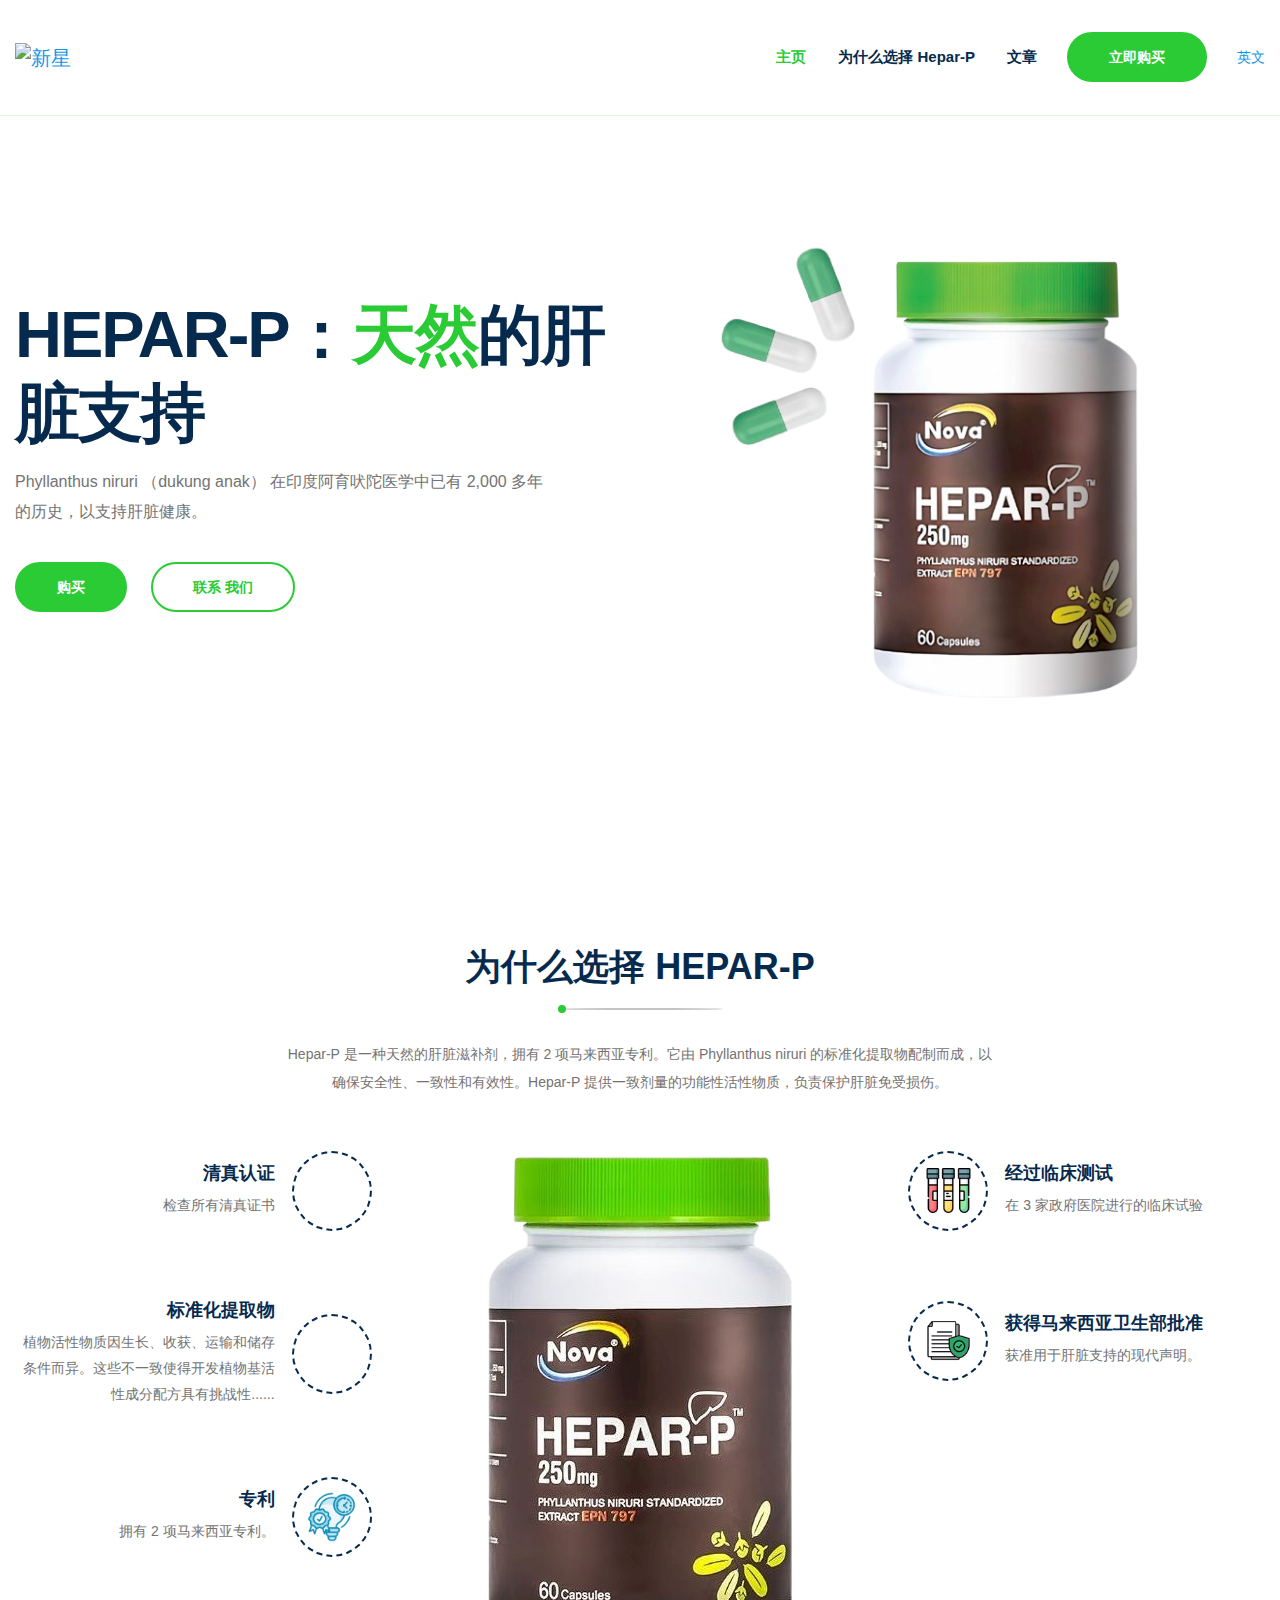
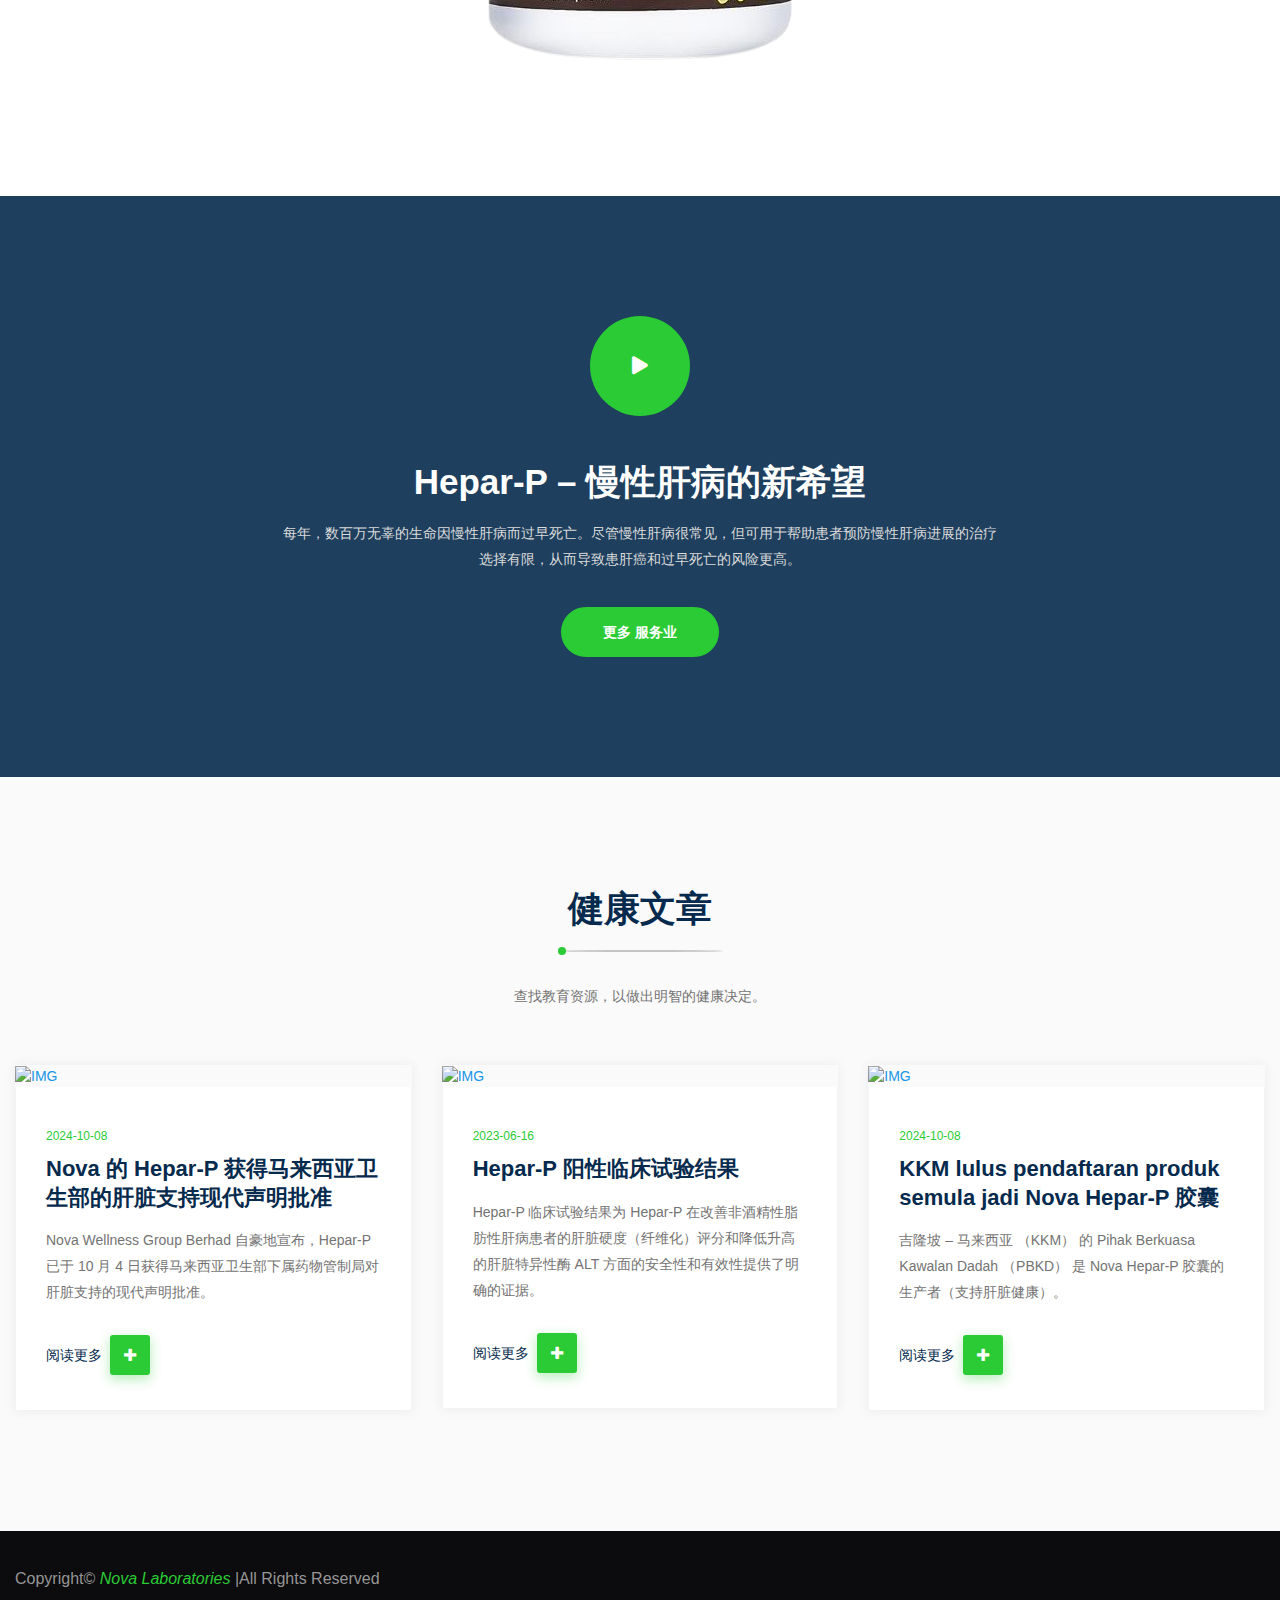
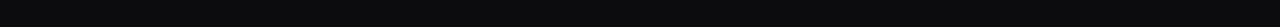
==== index-cn.html @ b718147f "chinses page" ====
<!DOCTYPE html>
<!-- saved from url=(0020)https://hepar-p.com/ -->
<html>

<head>
    <meta http-equiv="Content-Type" content="text/html; charset=UTF-8">
    <title _msttexthash="58794775" _msthash="0">HEPAR-P： 天然的肝脏支持 - Nova</title>
    <meta http-equiv="x-ua-compatible" content="ie=edge">
    <meta name="description" content="HEPAR-P: The natural liver support - Nova">
    <meta name="viewport" content="width=device-width, initial-scale=1">
    <link rel="stylesheet" href="asst/css/bootstrap.min.css">
    <link rel="stylesheet" href="asst/css/animate.min.css">
    <link rel="stylesheet" href="asst/css/magnific-popup.css">
    <link rel="stylesheet" href="asst/css/fontawesome-all.min.css">
    <link rel="stylesheet" href="asst/css/slick.css">
    <link rel="stylesheet" href="asst/css/flaticon.css">
    <link rel="stylesheet" href="asst/css/aos.css">
    <link rel="stylesheet" href="asst/css/default.css">
    <link rel="stylesheet" href="asst/css/style2.css">
    <link rel="stylesheet" href="asst/css/responsive.css">
    
    <link rel="shortcut icon" type="image/x-icon" href="https://www.nova.my/images/nova_rounded_logo.png">
    <link rel="icon" type="image/png" sizes="16x16" href="https://www.nova.my/images/nova_rounded_logo.png">
</head>

<body data-aos-easing="ease" data-aos-duration="1000" data-aos-delay="0">
    <!-- header-start -->
    <header>
        <div id="header-sticky" class="main-header">
            <div class="container">
                <div class="row">
                    <div class="col-xl-12">
                        <div class="main-menu">
                            <nav class="navbar navbar-expand-lg">
                                <a href="/index-cn.html" class="navbar-brand">
                                    <img src="https://www.nova.my/images/logo_nova.png" alt="新星" _mstalt="47970"
                                        _msthash="1">
                                </a>
                                <button class="navbar-toggler collapsed" type="button" data-toggle="collapse"
                                    data-target="#navbarNav" aria-expanded="false">
                                    <span class="navbar-icon"></span>
                                    <span class="navbar-icon"></span>
                                    <span class="navbar-icon"></span>
                                </button>
                                <div class="navbar-collapse collapse" id="navbarNav" style="">
                                    <ul class="navbar-nav ml-auto">
                                        <li class="nav-item active"><a class="nav-link"
                                                href="/index-cn.html#home" _msttexthash="2136498"
                                                _msthash="2">主页</a>
                                        </li>
                                        <li class="nav-item"><a class="nav-link"
                                                href="/index-cn.html#efficacy" _msttexthash="14798056"
                                                _msthash="3">为什么选择 Hepar-P</a>
                                        </li>
                                        <li class="nav-item"><a class="nav-link"
                                                href="/index-cn.html#articles" _msttexthash="5636605"
                                                _msthash="4">文章</a>
                                        </li>
                                    </ul>
                                </div>

                                <div class="header-btn d-none d-xl-block">
                                    <a href="https://www.nova.my/products?keyword=heparp" class="btn"
                                        _msttexthash="11378835" _msthash="5">立即购买</a>
                                </div>
                                <div class="header-btn">
                                    <a href="index.html" class="">英文</a>
                                </div>
                            </nav>
                        </div>
                    </div>
                </div>
            </div>
        </div>
    </header>
    <!-- header-start-end -->

    <div class="main">
        <section id="home" class="slider-area slider-bg d-flex align-items-center">
            <div class="container">
                <div class="slider-overflow">
                    <div class="row">
                        <div class="col-lg-6 order-0 order-lg-2">
                            <div class="slider-img text-center text-lg-right text-xl-center position-relative">
                                <img src="asst/image/hepar.png" alt="IMG" class="wow fadeInRight"
                                    data-wow-delay="0.6s"
                                    style="visibility: visible; animation-delay: 0.6s; animation-name: fadeInRight;"
                                    _mstalt="32942" _msthash="6">
                            </div>
                        </div>
                        <div class="col-lg-6">
                            <div class="slider-content">
                                <h2 class="wow fadeInUp" data-wow-delay="0.2s"
                                    style="visibility: visible; animation-delay: 0.2s; animation-name: fadeInUp;"
                                    _msttexthash="58652815" _msthash="7">HEPAR-P：<span _istranslated="1">天然</span>的肝脏支持
                                </h2>
                                <p class="wow fadeInUp" data-wow-delay="0.4s"
                                    style="visibility: visible; animation-delay: 0.4s; animation-name: fadeInUp;"
                                    _msttexthash="512952453" _msthash="8">Phyllanthus niruri （dukung anak） 在印度阿育吠陀医学中已有
                                    2,000 多年的历史，以支持肝脏健康。</p>
                                <div class="slider-btn">
                                    <a href="https://www.nova.my/products?keyword=heparp" class="btn wow fadeInLeft"
                                        data-wow-delay="0.6s"
                                        style="visibility: visible; animation-delay: 0.6s; animation-name: fadeInLeft;"
                                        _msttexthash="5377151" _msthash="9">购买</a>
                                    <a href="https://api.whatsapp.com/send/?phone=60133569832&amp;text&amp;type=phone_number&amp;app_absent=0"
                                        class="btn transparent-btn wow fadeInRight" data-wow-delay="0.6s"
                                        style="visibility: visible; animation-delay: 0.6s; animation-name: fadeInRight;"
                                        _msttexthash="11880817" _msthash="10">联系
                                        我们</a>
                                </div>
                            </div>
                        </div>
                    </div>
                </div>
            </div>
        </section>

        <section id="efficacy" class="services-area pt-110 pb-120">
            <div class="container">
                <div class="row justify-content-center">
                    <div class="col-xl-7 col-lg-8 col-md-10">
                        <div class="section-title text-center mb-55">
                            <h2 _msttexthash="14773928" _msthash="11">为什么选择 HEPAR-P</h2>
                            <div class="bar"></div>
                            <p _msttexthash="1829767654" _msthash="12">Hepar-P 是一种天然的肝脏滋补剂，拥有 2 项马来西亚专利。它由 Phyllanthus
                                niruri 的标准化提取物配制而成，以确保安全性、一致性和有效性。Hepar-P 提供一致剂量的功能性活性物质，负责保护肝脏免受损伤。</p>
                        </div>
                    </div>
                </div>
                <div class="row align-items-center" style="align-items: flex-start !important;">
                    <div class="col-xl-4 col-lg-6 col-md-6">
                        <div class="single-delivery-services mb-70 pr-40 lst-right">
                            <div class="ds-icon order-0 order-md-2">
                                <i class="flaticon-halal"></i>
                            </div>
                            <div class="ds-content text-center text-sm-left text-md-right">
                                <h5 _msttexthash="5734495" _msthash="13">清真认证</h5>
                                <p><a href="https://www.nova.my/halal-certificate" target="_blank"
                                        _msttexthash="30062006" _msthash="14">检查所有清真证书</a></p>
                            </div>
                        </div>
                        <div class="single-delivery-services mb-70 pr-40 lst-right">
                            <div class="ds-icon order-0 order-md-2">
                                <i class="flaticon-extract"></i>
                            </div>
                            <div class="ds-content text-center text-sm-left text-md-right">
                                <h5 _msttexthash="18049057" _msthash="15">标准化提取物</h5>
                                <p _msttexthash="448915857" _msthash="16">
                                    植物活性物质因生长、收获、运输和储存条件而异。这些不一致使得开发植物基活性成分配方具有挑战性......</p>
                            </div>
                        </div>
                        <div class="single-delivery-services mb-70 pr-40 lst-right">
                            <div class="ds-icon order-0 order-md-2">
                                <i class="flaticon-patents"></i>
                            </div>
                            <div class="ds-content text-center text-sm-left text-md-right">
                                <h5 _msttexthash="4006249" _msthash="17">专利</h5>
                                <p _msttexthash="40508689" _msthash="18">拥有 2 项马来西亚专利。</p>
                            </div>
                        </div>
                    </div>
                    <div class="col-xl-4 d-none d-xl-block">
                        <div class="d-services-img">
                            <img src="asst/image/hepar2.png" alt="IMG" _mstalt="32942"
                                _msthash="19">
                        </div>
                    </div>
                    <div class="col-xl-4 col-lg-6 col-md-6">
                        <div class="single-delivery-services mb-70 pl-40">
                            <div class="ds-icon">
                                <i class="flaticon-test"></i>
                            </div>
                            <div class="ds-content">
                                <h5 _msttexthash="21855990" _msthash="20">经过临床测试</h5>
                                <p _msttexthash="70478967" _msthash="21">在 3 家政府医院进行的临床试验</p>
                            </div>
                        </div>
                        <div class="single-delivery-services mb-70 pl-40">
                            <div class="ds-icon">
                                <i class="flaticon-gov"></i>
                            </div>
                            <div class="ds-content">
                                <h5 _msttexthash="48021623" _msthash="22">获得马来西亚卫生部批准</h5>
                                <p _msttexthash="61737442" _msthash="23">获准用于肝脏支持的现代声明。</p>
                            </div>
                        </div>
                    </div>
                </div>
            </div>
        </section>

        <section class="video-area video-bg">
            <div class="container">
                <div class="row align-items-center justify-content-center">
                    <div class="col-xl-7 col-lg-8">
                        <div class="video-play">
                            <a href="https://www.youtube.com/watch?v=W0MMeLfuHiY" target="_blank" class="popup-video"><i
                                    class="fas fa-play"></i></a>
                        </div>
                        <div class="video-title text-center">
                            <h2 _msttexthash="54270593" _msthash="24">Hepar-P – 慢性肝病的新希望</h2>
                            <p _msttexthash="1245914007" _msthash="25">
                                每年，数百万无辜的生命因慢性肝病而过早死亡。尽管慢性肝病很常见，但可用于帮助患者预防慢性肝病进展的治疗选择有限，从而导致患肝癌和过早死亡的风险更高。</p>
                            <a href="https://www.nova.my/index" class="btn" _msttexthash="13466245" _msthash="26">更多
                                服务业</a>
                        </div>
                    </div>
                </div>
            </div>
        </section>

        <section id="articles" class="blog-area gray-bg pt-110 pb-90">
            <div class="container">
                <div class="row justify-content-center">
                    <div class="col-xl-7 col-lg-8 col-md-10">
                        <div class="section-title text-center mb-55">
                            <h2 _msttexthash="11524786" _msthash="27">健康文章</h2>
                            <div class="bar"></div>
                            <p _msttexthash="93239237" _msthash="28">查找教育资源，以做出明智的健康决定。</p>
                        </div>
                    </div>
                </div>
                <div class="row">

                    <div class="col-lg-4 col-md-6">
                        <div class="single-blog-post mb-30">
                            <div class="b-post-thumb">
                                <a
                                    href="https://www.nova.my/health-articles-detail?id=54&amp;slug=nova%E2%80%99s-hepar-p-receives-modern-claim-approval-for-liver-support-from-malaysia%E2%80%99s-ministry-of-health"><img
                                    src="https://portal.nova.my/images/blogs/17283757601f55f25aad47a0b19badb0c781cb26b7.jpg"
                                        alt="IMG" _mstalt="32942" _msthash="29"></a>
                            </div>
                            <div class="blog-content">
                                <span _msttexthash="73541" _msthash="30">2024-10-08</span>
                                <h3><a href="https://www.nova.my/health-articles-detail?id=54&amp;slug=nova%E2%80%99s-hepar-p-receives-modern-claim-approval-for-liver-support-from-malaysia%E2%80%99s-ministry-of-health"
                                        _msttexthash="208463879" _msthash="31">Nova 的 Hepar-P 获得马来西亚卫生部的肝脏支持现代声明批准</a>
                                </h3>
                                <p _msttexthash="786135454" _msthash="32">Nova Wellness Group Berhad 自豪地宣布，Hepar-P 已于 10
                                    月 4 日获得马来西亚卫生部下属药物管制局对肝脏支持的现代声明批准。</p>
                                <a
                                    href="https://www.nova.my/health-articles-detail?id=54&amp;slug=nova%E2%80%99s-hepar-p-receives-modern-claim-approval-for-liver-support-from-malaysia%E2%80%99s-ministry-of-health">
                                    <font _mstmutation="1" _msttexthash="13270647" _msthash="33">阅读更多</font><i
                                        class="fas fa-plus"></i>
                                </a>
                            </div>
                        </div>
                    </div>
                    <div class="col-lg-4 col-md-6">
                        <div class="single-blog-post mb-30">
                            <div class="b-post-thumb">
                                <a href="https://www.nova.my/health-articles-detail?id=28&amp;slug=hepar-p-positive-clinical-trial-results"
                                    target="_blank"><img
                                    src="https://portal.nova.my/images/blogs/1687756621e6c21343de19cb5da5932175ce595eaf.jpg"
                                        alt="IMG" _mstalt="32942" _msthash="34"></a>
                            </div>
                            <div class="blog-content">
                                <span _msttexthash="74048" _msthash="35">2023-06-16</span>
                                <h3><a href="https://www.nova.my/health-articles-detail?id=28&amp;slug=hepar-p-positive-clinical-trial-results"
                                        _msttexthash="55221699" _msthash="36">Hepar-P 阳性临床试验结果</a></h3>
                                <p _msttexthash="1262270737" _msthash="37">Hepar-P 临床试验结果为 Hepar-P
                                    在改善非酒精性脂肪性肝病患者的肝脏硬度（纤维化）评分和降低升高的肝脏特异性酶 ALT 方面的安全性和有效性提供了明确的证据。</p>
                                <a
                                    href="https://www.nova.my/health-articles-detail?id=28&amp;slug=hepar-p-positive-clinical-trial-results">
                                    <font _mstmutation="1" _msttexthash="13270647" _msthash="38">阅读更多</font><i
                                        class="fas fa-plus"></i>
                                </a>
                            </div>
                        </div>
                    </div>

                    <div class="col-lg-4 col-md-6">
                        <div class="single-blog-post mb-30">
                            <div class="b-post-thumb">
                                <a
                                    href="https://malaysiagazette.com/2024/10/08/kkm-lulus-pendaftaran-produk-semula-jadi-nova-hepar-p-capsule/"><img
                                    src="https://i0.wp.com/malaysiagazette.com/wp-content/uploads/2023/02/MGF02112018_PIX-BANGUNAN-KEMENTERIAN04.jpg"
                                        alt="IMG" _mstalt="32942" _msthash="39"></a>
                            </div>
                            <div class="blog-content">
                                <span _msttexthash="73541" _msthash="40">2024-10-08</span>
                                <h3><a href="https://malaysiagazette.com/2024/10/08/kkm-lulus-pendaftaran-produk-semula-jadi-nova-hepar-p-capsule/"
                                        _msttexthash="40123538" _msthash="41">KKM lulus pendaftaran produk semula jadi
                                        Nova Hepar-P 胶囊</a></h3>
                                <p _msttexthash="605363031" _msthash="42">吉隆坡 – 马来西亚 （KKM） 的 Pihak Berkuasa Kawalan
                                    Dadah （PBKD） 是 Nova Hepar-P 胶囊的生产者（支持肝脏健康）。</p>
                                <a
                                    href="https://malaysiagazette.com/2024/10/08/kkm-lulus-pendaftaran-produk-semula-jadi-nova-hepar-p-capsule/">
                                    <font _mstmutation="1" _msttexthash="13270647" _msthash="43">阅读更多</font><i
                                        class="fas fa-plus"></i>
                                </a>
                            </div>
                        </div>
                    </div>
                </div>
            </div>
        </section>

    </div>
    <footer id="contact">

        <div class="copyright-wrap">
            <div class="container">
                <div class="row align-items-center">
                    <div class="col-lg-6 col-md-7">
                        <div class="copyright-text">
                            <p _msttexthash="54726477" _msthash="44">Copyright© <span _istranslated="1">Nova Laboratories
                                </span> |All Rights Reserved</p>
                        </div>
                    </div>
                </div>
            </div>
        </div>
    </footer>

    <script src="asst/js/jquery-1.12.4.min.js"></script>
        <script src="asst/js/popper.min.js"></script>
        <script src="asst/js/bootstrap.min.js"></script>
        <script src="asst/js/isotope.pkgd.min.js"></script>
        <script src="asst/js/one-page-nav-min.js"></script>
        <script src="asst/js/slick.min.js"></script>
        <script src="asst/js/ajax-form.js"></script>
        <script src="asst/js/wow.min.js"></script>
        <script src="asst/js/aos.js"></script>
        <script src="asst/js/jquery.counterup.min.js"></script>
        <script src="asst/js/jquery.waypoints.min.js"></script>
        <script src="asst/js/jquery.scrollUp.min.js"></script>
        <script src="asst/js/imagesloaded.pkgd.min.js"></script>
        <script src="asst/js/jquery.magnific-popup.min.js"></script>
        <script src="asst/js/plugins.js"></script>
        <script src="asst/js/main.js"></script>
        <a id="scrollUp"
            href="index.html#top"
            style="position: fixed; z-index: 2147483647; display: none;"><i class="fas fa-angle-double-up"></i></a>


</body>

</html>
---- asst/css/flaticon.css ----
/*
  	Flaticon icon font: Flaticon
  	Creation date: 29/01/2020 05:05
  	*/

@font-face {
  font-family: "Flaticon";
  src: url("../fonts/Flaticon.eot");
  src: url("../fonts/Flaticon.eot?#iefix") format("embedded-opentype"),
       url("../fonts/Flaticon.woff2") format("woff2"),
       url("../fonts/Flaticon.woff") format("woff"),
       url("../fonts/Flaticon.ttf") format("truetype"),
       url("../fonts/Flaticon.svg#Flaticon") format("svg");
  font-weight: normal;
  font-style: normal;
}

@media screen and (-webkit-min-device-pixel-ratio:0) {
  @font-face {
    font-family: "Flaticon";
    src: url("../fonts/Flaticon.svg#Flaticon") format("svg");
  }
}

[class^="flaticon-"]:before, [class*=" flaticon-"]:before,
[class^="flaticon-"]:after, [class*=" flaticon-"]:after {
  font-family: Flaticon;
  font-style: normal;
}

.flaticon-protein:before { content: "\f100"; }
/* .flaticon-halal:before { content: "\f101"; } */
.flaticon-herbal:before { content: "\f102"; }
.flaticon-bee:before { content: "\f103"; }
.flaticon-fishes:before { content: "\f104"; }
.flaticon-atom:before { content: "\f105"; }

.flaticon-halal{
  display: inline-flex !important; /* 使用 flex 布局，以便内容和图标可以居中 */
  align-items: center!important;  /* 垂直居中内容 */
  justify-content: center!important;
}
.flaticon-halal::before{
  content: "";
    display: inline-block;
    width: 70%;
    height: 70%;
  background-image: url(https://www.nova.my/images/halal-malaysia.png);
    background-size: contain;
    background-repeat: no-repeat;
    vertical-align: middle;
}

.flaticon-extract{
  display: inline-flex !important; /* 使用 flex 布局，以便内容和图标可以居中 */
  align-items: center!important;  /* 垂直居中内容 */
  justify-content: center!important;
}
.flaticon-extract::before{
  content: "";
    display: inline-block;
    width: 70%;
    height: 70%;
  background-image: url(https://www.nova.my/images/standardized_extracts_icon.png);
    background-size: contain;
    background-repeat: no-repeat;
    vertical-align: middle;
}

.flaticon-patents{
  display: inline-flex !important; /* 使用 flex 布局，以便内容和图标可以居中 */
  align-items: center!important;  /* 垂直居中内容 */
  justify-content: center!important;
}
.flaticon-patents::before{
  content: "";
    display: inline-block;
    width: 70%;
    height: 70%;
  background-image: url('../image/patents.png');
    background-size: contain;
    background-repeat: no-repeat;
    vertical-align: middle;
}


.flaticon-test{
  display: inline-flex !important; /* 使用 flex 布局，以便内容和图标可以居中 */
  align-items: center!important;  /* 垂直居中内容 */
  justify-content: center!important;
}
.flaticon-test::before{
  content: "";
    display: inline-block;
    width: 60%;
    height: 60%;
  background-image: url('../image/sample.png');
    background-size: contain;
    background-repeat: no-repeat;
    vertical-align: middle;
}
.flaticon-gov{
  display: inline-flex !important; /* 使用 flex 布局，以便内容和图标可以居中 */
  align-items: center!important;  /* 垂直居中内容 */
  justify-content: center!important;
}
.flaticon-gov::before{
  content: "";
    display: inline-block;
    width: 60%;
    height: 60%;
  background-image: url('../image/governance.png');
    background-size: contain;
    background-repeat: no-repeat;
    vertical-align: middle;
}
---- asst/css/default.css ----
/* Deafult Margin & Padding */
/*-- Margin Top --*/
.mt-5 {
	margin-top: 5px;
}
.mt-10 {
	margin-top: 10px;
}
.mt-15 {
	margin-top: 15px;
}
.mt-20 {
	margin-top: 20px;
}
.mt-25 {
	margin-top: 25px;
}
.mt-30 {
	margin-top: 30px;
}
.mt-35 {
	margin-top: 35px;
}
.mt-40 {
	margin-top: 40px;
}
.mt-45 {
	margin-top: 45px;
}
.mt-50 {
	margin-top: 50px;
}
.mt-55 {
	margin-top: 55px;
}
.mt-60 {
	margin-top: 60px;
}
.mt-65 {
	margin-top: 65px;
}
.mt-70 {
	margin-top: 70px;
}
.mt-75 {
	margin-top: 75px;
}
.mt-80 {
	margin-top: 80px;
}
.mt-85 {
	margin-top: 85px;
}
.mt-90 {
	margin-top: 90px;
}
.mt-95 {
	margin-top: 95px;
}
.mt-100 {
	margin-top: 100px;
}
.mt-105 {
	margin-top: 105px;
}
.mt-110 {
	margin-top: 110px;
}
.mt-115 {
	margin-top: 115px;
}
.mt-120 {
	margin-top: 120px;
}
.mt-125 {
	margin-top: 125px;
}
.mt-130 {
	margin-top: 130px;
}
.mt-135 {
	margin-top: 135px;
}
.mt-140 {
	margin-top: 140px;
}
.mt-145 {
	margin-top: 145px;
}
.mt-150 {
	margin-top: 150px;
}
.mt-155 {
	margin-top: 155px;
}
.mt-160 {
	margin-top: 160px;
}
.mt-165 {
	margin-top: 165px;
}
.mt-170 {
	margin-top: 170px;
}
.mt-175 {
	margin-top: 175px;
}
.mt-180 {
	margin-top: 180px;
}
.mt-185 {
	margin-top: 185px;
}
.mt-190 {
	margin-top: 190px;
}
.mt-195 {
	margin-top: 195px;
}
.mt-200 {
	margin-top: 200px;
}
/*-- Margin Bottom --*/

.mb-5 {
	margin-bottom: 5px;
}
.mb-10 {
	margin-bottom: 10px;
}
.mb-15 {
	margin-bottom: 15px;
}
.mb-20 {
	margin-bottom: 20px;
}
.mb-25 {
	margin-bottom: 25px;
}
.mb-30 {
	margin-bottom: 30px;
}
.mb-35 {
	margin-bottom: 35px;
}
.mb-40 {
	margin-bottom: 40px;
}
.mb-45 {
	margin-bottom: 45px;
}
.mb-50 {
	margin-bottom: 50px;
}
.mb-55 {
	margin-bottom: 55px;
}
.mb-60 {
	margin-bottom: 60px;
}
.mb-65 {
	margin-bottom: 65px;
}
.mb-70 {
	margin-bottom: 70px;
}
.mb-75 {
	margin-bottom: 75px;
}
.mb-80 {
	margin-bottom: 80px;
}
.mb-85 {
	margin-bottom: 85px;
}
.mb-90 {
	margin-bottom: 90px;
}
.mb-95 {
	margin-bottom: 95px;
}
.mb-100 {
	margin-bottom: 100px;
}
.mb-105 {
	margin-bottom: 105px;
}
.mb-110 {
	margin-bottom: 110px;
}
.mb-115 {
	margin-bottom: 115px;
}
.mb-120 {
	margin-bottom: 120px;
}
.mb-125 {
	margin-bottom: 125px;
}
.mb-130 {
	margin-bottom: 130px;
}
.mb-135 {
	margin-bottom: 135px;
}
.mb-140 {
	margin-bottom: 140px;
}
.mb-145 {
	margin-bottom: 145px;
}
.mb-150 {
	margin-bottom: 150px;
}
.mb-155 {
	margin-bottom: 155px;
}
.mb-160 {
	margin-bottom: 160px;
}
.mb-165 {
	margin-bottom: 165px;
}
.mb-170 {
	margin-bottom: 170px;
}
.mb-175 {
	margin-bottom: 175px;
}
.mb-180 {
	margin-bottom: 180px;
}
.mb-185 {
	margin-bottom: 185px;
}
.mb-190 {
	margin-bottom: 190px;
}
.mb-195 {
	margin-bottom: 195px;
}
.mb-200 {
	margin-bottom: 200px;
}
/*-- Padding Top --*/

.pt-5 {
	padding-top: 5px;
}
.pt-10 {
	padding-top: 10px;
}
.pt-15 {
	padding-top: 15px;
}
.pt-20 {
	padding-top: 20px;
}
.pt-25 {
	padding-top: 25px;
}
.pt-30 {
	padding-top: 30px;
}
.pt-35 {
	padding-top: 35px;
}
.pt-40 {
	padding-top: 40px;
}
.pt-45 {
	padding-top: 45px;
}
.pt-50 {
	padding-top: 50px;
}
.pt-55 {
	padding-top: 55px;
}
.pt-60 {
	padding-top: 60px;
}
.pt-65 {
	padding-top: 65px;
}
.pt-70 {
	padding-top: 70px;
}
.pt-75 {
	padding-top: 75px;
}
.pt-80 {
	padding-top: 80px;
}
.pt-85 {
	padding-top: 85px;
}
.pt-90 {
	padding-top: 90px;
}
.pt-95 {
	padding-top: 95px;
}
.pt-100 {
	padding-top: 100px;
}
.pt-105 {
	padding-top: 105px;
}
.pt-110 {
	padding-top: 110px;
}
.pt-115 {
	padding-top: 115px;
}
.pt-120 {
	padding-top: 120px;
}
.pt-125 {
	padding-top: 125px;
}
.pt-130 {
	padding-top: 130px;
}
.pt-135 {
	padding-top: 135px;
}
.pt-140 {
	padding-top: 140px;
}
.pt-145 {
	padding-top: 145px;
}
.pt-150 {
	padding-top: 150px;
}
.pt-155 {
	padding-top: 155px;
}
.pt-160 {
	padding-top: 160px;
}
.pt-165 {
	padding-top: 165px;
}
.pt-170 {
	padding-top: 170px;
}
.pt-175 {
	padding-top: 175px;
}
.pt-180 {
	padding-top: 180px;
}
.pt-185 {
	padding-top: 185px;
}
.pt-190 {
	padding-top: 190px;
}
.pt-195 {
	padding-top: 195px;
}
.pt-200 {
	padding-top: 200px;
}
/*-- Padding Bottom --*/

.pb-5 {
	padding-bottom: 5px;
}
.pb-10 {
	padding-bottom: 10px;
}
.pb-15 {
	padding-bottom: 15px;
}
.pb-20 {
	padding-bottom: 20px;
}
.pb-25 {
	padding-bottom: 25px;
}
.pb-30 {
	padding-bottom: 30px;
}
.pb-35 {
	padding-bottom: 35px;
}
.pb-40 {
	padding-bottom: 40px;
}
.pb-45 {
	padding-bottom: 45px;
}
.pb-50 {
	padding-bottom: 50px;
}
.pb-55 {
	padding-bottom: 55px;
}
.pb-60 {
	padding-bottom: 60px;
}
.pb-65 {
	padding-bottom: 65px;
}
.pb-70 {
	padding-bottom: 70px;
}
.pb-75 {
	padding-bottom: 75px;
}
.pb-80 {
	padding-bottom: 80px;
}
.pb-85 {
	padding-bottom: 85px;
}
.pb-90 {
	padding-bottom: 90px;
}
.pb-95 {
	padding-bottom: 95px;
}
.pb-100 {
	padding-bottom: 100px;
}
.pb-105 {
	padding-bottom: 105px;
}
.pb-110 {
	padding-bottom: 110px;
}
.pb-115 {
	padding-bottom: 115px;
}
.pb-120 {
	padding-bottom: 120px;
}
.pb-125 {
	padding-bottom: 125px;
}
.pb-130 {
	padding-bottom: 130px;
}
.pb-135 {
	padding-bottom: 135px;
}
.pb-140 {
	padding-bottom: 140px;
}
.pb-145 {
	padding-bottom: 145px;
}
.pb-150 {
	padding-bottom: 150px;
}
.pb-155 {
	padding-bottom: 155px;
}
.pb-160 {
	padding-bottom: 160px;
}
.pb-165 {
	padding-bottom: 165px;
}
.pb-170 {
	padding-bottom: 170px;
}
.pb-175 {
	padding-bottom: 175px;
}
.pb-180 {
	padding-bottom: 180px;
}
.pb-185 {
	padding-bottom: 185px;
}
.pb-190 {
	padding-bottom: 190px;
}
.pb-195 {
	padding-bottom: 195px;
}
.pb-200 {
	padding-bottom: 200px;
}



/*-- Padding Left --*/
.pl-0 {
	padding-left: 0px;
}
.pl-5 {
	padding-left: 5px;
}
.pl-10 {
	padding-left: 10px;
}
.pl-15 {
	padding-left: 15px;
}
.pl-20{
	padding-left: 20px;
}
.pl-25 {
	padding-left: 35px;
}
.pl-30 {
	padding-left: 30px;
}
.pl-35 {
	padding-left: 35px;
}

.pl-35 {
	padding-left: 35px;
}

.pl-40 {
	padding-left: 40px;
}

.pl-45 {
	padding-left: 45px;
}

.pl-50 {
	padding-left: 50px;
}

.pl-55 {
	padding-left: 55px;
}

.pl-60 {
	padding-left: 60px;
}
.pl-65 {
	padding-left: 65px;
}
.pl-70 {
	padding-left: 70px;
}
.pl-75 {
	padding-left: 75px;
}
.pl-80 {
	padding-left: 80px;
}
.pl-85 {
	padding-left: 80px;
}
.pl-90 {
	padding-left: 90px;
}
.pl-95 {
	padding-left: 95px;
}
.pl-100 {
	padding-left: 100px;
}


/*-- Padding Right --*/
.pr-0 {
	padding-right: 0px;
}
.pr-5 {
	padding-right: 5px;
}
.pr-10 {
	padding-right: 10px;
}
.pr-15 {
	padding-right: 15px;
}
.pr-20{
	padding-right: 20px;
}
.pr-25 {
	padding-right: 35px;
}
.pr-30 {
	padding-right: 30px;
}
.pr-35 {
	padding-right: 35px;
}

.pr-35 {
	padding-right: 35px;
}

.pr-40 {
	padding-right: 40px;
}

.pr-45 {
	padding-right: 45px;
}

.pr-50 {
	padding-right: 50px;
}

.pr-55 {
	padding-right: 55px;
}

.pr-60 {
	padding-right: 60px;
}
.pr-65 {
	padding-right: 65px;
}
.pr-70 {
	padding-right: 70px;
}
.pr-75 {
	padding-right: 75px;
}
.pr-80 {
	padding-right: 80px;
}
.pr-85 {
	padding-right: 80px;
}
.pr-90 {
	padding-right: 90px;
}
.pr-95 {
	padding-right: 95px;
}
.pr-100 {
	padding-right: 100px;
}

/* font weight */
.f-700{font-weight: 700;}
.f-600{font-weight: 600;}
.f-500{font-weight: 500;}
.f-400{font-weight: 400;}
.f-300{font-weight: 300;}

/* Background Color */

.gray-bg {
	background: #fafafa;
}
.white-bg {
	background: #fff;
}
.black-bg {
	background: #222;
}
.theme-bg {
	background: #222;
}
.primary-bg {
	background: #2acb35;
}
/* Color */

.white-color {
	color: #fff;
}
.black-color {
	color: #222;
}
.theme-color {
	color: #222;
}
.primary-color {
	color: #222;
}
/* black overlay */

[data-overlay] {
	position: relative;
}
[data-overlay]::before {
	background: #000 none repeat scroll 0 0;
	content: "";
	height: 100%;
	left: 0;
	position: absolute;
	top: 0;
	width: 100%;
	z-index: 1;
}
[data-overlay="3"]::before {
	opacity: 0.3;
}
[data-overlay="4"]::before {
	opacity: 0.4;
}
[data-overlay="5"]::before {
	opacity: 0.5;
}
[data-overlay="6"]::before {
	opacity: 0.6;
}
[data-overlay="7"]::before {
	opacity: 0.7;
}
[data-overlay="8"]::before {
	opacity: 0.8;
}
[data-overlay="9"]::before {
	opacity: 0.9;
}
---- asst/css/style2.css ----
.navbar-brand img{
	max-width: 168px !important;
}

.lst-right{
	justify-content: right;
}

.lst-right a{
	display: block !important;
	color: #747373;
}
@keyframes caretBlink {
	from {
		opacity: 1.0;
	}

	to {
		opacity: 0.0;
	}
}

@keyframes rotateSpinner {
	from {
		transform: rotate(0deg);
	}

	to {
		transform: rotate(360deg);
	}
}

#text-tool-caret {
	animation-name: caretBlink;
	animation-iteration-count: infinite;
	animation-timing-function: cubic-bezier(1.0, 0, 0, 1.0);
	animation-duration: 1s;
}

#en-markup-loading-spinner {
	position: absolute;
	top: calc(50% - 16px);
	left: calc(50% - 16px);
	width: 32px;
	height: 32px;
}

#en-markup-loading-spinner img {
	position: relative;
	top: 0px;
	left: 0px;
	animation-name: rotateSpinner;
	animation-duration: 0.6s;
	animation-iteration-count: infinite;
	animation-timing-function: linear;
}


/* 1. Theme default css */
@import url('https://fonts.googleapis.com/css?family=Poppins:300,400,400i,500,500i,600,600i,700,800,900&display=swap');
 body {
	font-family: 'Poppins', sans-serif;
	font-weight: 500;
	font-style: normal;
	font-size: 14px;
	color: #747373;
}
.img {
	max-width: 100%;
	transition: all 0.3s ease-out 0s;
}
.f-left {
	float: left
}
.f-right {
	float: right
}
.fix {
	overflow: hidden
}
a,
.button {
	-webkit-transition: all 0.3s ease-out 0s;
	-moz-transition: all 0.3s ease-out 0s;
	-ms-transition: all 0.3s ease-out 0s;
	-o-transition: all 0.3s ease-out 0s;
	transition: all 0.3s ease-out 0s;
}
a:focus,
.btn:focus,
.button:focus {
	text-decoration: none;
	outline: none;
	box-shadow: none;
}
a:focus,
a:hover,
.portfolio-cat a:hover,
.footer -menu li a:hover {
	text-decoration: none;
}
a,
button {
	color: #1696e7;
	outline: medium none;
}
button:focus,input:focus,input:focus,textarea,textarea:focus{outline: 0}
.uppercase {
	text-transform: uppercase;
}
.capitalize {
	text-transform: capitalize;
}
h1,
h2,
h3,
h4,
h5,
h6 {
	font-family: 'Poppins', sans-serif;
	color: #062a4d;
	margin-top: 0px;
	font-style: normal;
	font-weight: 700;
	text-transform: normal;
}
h1 a,
h2 a,
h3 a,
h4 a,
h5 a,
h6 a {
	color: inherit;
}
h1 {
	font-size: 40px;
	font-weight: 500;
}
h2 {
	font-size: 35px;
}
h3 {
	font-size: 28px;
}
h4 {
	font-size: 22px;
}
h5 {
	font-size: 18px;
}
h6 {
	font-size: 16px;
}
ul {
	margin: 0px;
	padding: 0px;
}
li {
	list-style: none
}
p {
	font-size: 14px;
	font-weight: 500;
	line-height: 26px;
	color: #747373;
	margin-bottom: 15px;
}
hr {
	border-bottom: 1px solid #eceff8;
	border-top: 0 none;
	margin: 30px 0;
	padding: 0;
}
label {
	color: #7e7e7e;
	cursor: pointer;
	font-size: 14px;
	font-weight: 400;
}
*::-moz-selection {
	background: #d6b161;
	color: #fff;
	text-shadow: none;
}
::-moz-selection {
	background: #747373;
	color: #fff;
	text-shadow: none;
}
::selection {
	background: #747373;
	color: #fff;
	text-shadow: none;
}
*::-moz-placeholder {
	color: #555555;
	font-size: 14px;
	opacity: 1;
}
*::placeholder {
	color: #555555;
	font-size: 14px;
	opacity: 1;
}
.theme-overlay {
	position: relative
}
.theme-overlay::before {
	background: #1696e7 none repeat scroll 0 0;
	content: "";
	height: 100%;
	left: 0;
	opacity: 0.6;
	position: absolute;
	top: 0;
	width: 100%;
}
.separator {
	border-top: 1px solid #f2f2f2
}
#scrollUp {
	height: 50px;
	width: 50px;
	right: 50px;
	bottom: 77px;
	color: #fff;
	font-size: 20px;
	text-align: center;
	border-radius: 50%;
	font-size: 20px;
	line-height: 50px;
}

/* button style */
.btn {
	-moz-user-select: none;
	border-radius: 50px;
	color: #fff;
	cursor: pointer;
	display: inline-block;
	font-size: 14px;
	font-weight: 700;
	letter-spacing: 0;
	line-height: 1;
	margin-bottom: 0;
	padding: 16px 40px;
	text-align: center;
	text-transform: uppercase;
	touch-action: manipulation;
	transition: all 0.4s ease-in-out;
	vertical-align: middle;
	white-space: nowrap;
}
.btn:hover {
	box-shadow: none;
	background: transparent;
}
.btn.transparent-btn {
	background: transparent;
}
.btn.transparent-btn:hover {
	color: #fff;
}
.home-yellow .btn:hover {
	box-shadow: none;
	background: transparent;
}
.home-yellow .btn.transparent-btn {
	background: transparent;
}
.home-yellow .btn.transparent-btn:hover {
	color: #fff;
}
.white-btn {
	background: #fff;
	color: #57468c;
}
.white-btn:hover {
	background: #5613c3;
	color: #fff;
}
.breadcrumb > .active {
	color: #888;
}
.btn,
.transparent-btn,
.faq-wrapper .card-header h5 a::after,
.cart-plus-minus input {
	border: 2px solid #2acb35;
}
.home-yellow .btn,
.home-yellow .transparent-btn,
.home-yellow .faq-wrapper .card-header h5 a::after,
.home-yellow .cart-plus-minus input {
	border: 2px solid #f99a00;
}
.btn,
.transparent-btn:hover,
.section-title .bar::before,
.video-play a.popup-video,
.product-menu button.active,
.single-gallery-img::before,
.single-pricing:hover .pricing-btn .btn i,
.single-pricing:hover .pricing-btn .btn,
.single-pricing.active .pricing-btn .btn,
.cart-plus-minus::before,
.cart-plus-minus::after,
.blog-content a i,
.sidebar-title h3::before,
.sidebar-title h3::after,
.tag-list ul li a:hover,
.pagination li.active a,
.pagination li a:hover,
#scrollUp {
	background: #2acb35 none repeat scroll 0 0;
}
.home-yellow .btn,
.home-yellow .transparent-btn:hover,
.home-yellow .section-title .bar::before,
.home-yellow .video-play a.popup-video,
.home-yellow .product-menu button.active,
.home-yellow .single-gallery-img::before,
.home-yellow .single-pricing:hover .pricing-btn .btn i,
.home-yellow .single-pricing:hover .pricing-btn .btn,
.home-yellow .single-pricing.active .pricing-btn .btn,
.home-yellow .cart-plus-minus::before,
.home-yellow .cart-plus-minus::after,
.home-yellow .blog-content a i,
.home-yellow .sidebar-title h3::before,
.home-yellow .sidebar-title h3::after,
.home-yellow .tag-list ul li a:hover,
.home-yellow .pagination li.active a,
.home-yellow .pagination li a:hover,
.home-yellow #scrollUp {
	background: #f99a00 none repeat scroll 0 0;
}
.single-pricing.active .pricing-btn .btn i {
	background: #0b9214;
}
.home-yellow .single-pricing.active .pricing-btn .btn i {
	background: #cc7e00;
}
.btn:hover,
.transparent-btn,
.header-action ul li a,
.main-menu .navbar-nav li.nav-item.active a.nav-link,
.slider-content h2 span,
.single-delivery-services:hover .ds-content h5,
.fact-bg .section-title h2 span,
.doctor-info h6,
.single-delivery-services:hover .ds-icon i,
.fact-content h5,
.faq-wrapper .card-header h5 a,
.faq-wrapper .card-header h5 a::after,
.price-count h4 > span,
.product-details-content > h6,
.product-rating ul li,
.cart-plus-minus input,
.qtybutton,
.product-info ul li span,
.product-desc-wrap .nav-tabs .nav-item.show .nav-link,
.product-desc-wrap .nav-tabs .nav-link.active,
.review-rating ul li,
.review-meta h6 span,
.blog-content span,
.blog-content h3 a:hover,
.blog-list-tag ul li,
.blog-list-tag ul li a,
.blog-list-tag ul li a:hover,
.blog-list-content h2 a:hover,
.blog-list-meta ul li.blog-more-read a:hover,
.sidebar-form form button,
.rc-post-content h5 a:hover,
.cat-list ul li a:hover,
.blog-next-prev ul li a:hover,
.blog-details-tag a:hover,
.comment-reply-link:hover,
.footer-social ul li a:hover,
.breadcrumb-content .breadcrumb li.active,
.f-rc-content h5 a:hover,
.fw-link ul li a:hover,
.copyright-text p span {
	color: #2acb35;
}
.home-yellow .btn:hover,
.home-yellow .transparent-btn,
.home-yellow .header-action ul li a,
.home-yellow .main-menu .navbar-nav li.nav-item.active a.nav-link,
.home-yellow .slider-content h2 span,
.home-yellow .single-delivery-services:hover .ds-content h5,
.home-yellow .fact-bg .section-title h2 span,
.home-yellow .doctor-info h6,
.home-yellow .single-delivery-services:hover .ds-icon i,
.home-yellow .fact-content h5,
.home-yellow .faq-wrapper .card-header h5 a,
.home-yellow .faq-wrapper .card-header h5 a::after,
.home-yellow .price-count h4 > span,
.home-yellow .product-details-content > h6,
.home-yellow .product-rating ul li,
.home-yellow .cart-plus-minus input,
.home-yellow .qtybutton,
.home-yellow .product-info ul li span,
.home-yellow .product-desc-wrap .nav-tabs .nav-item.show .nav-link,
.home-yellow .product-desc-wrap .nav-tabs .nav-link.active,
.home-yellow .review-rating ul li,
.home-yellow .review-meta h6 span,
.home-yellow .blog-content span,
.home-yellow .blog-content h3 a:hover,
.home-yellow .blog-list-tag ul li,
.home-yellow .blog-list-tag ul li a,
.home-yellow .blog-list-tag ul li a:hover,
.home-yellow .blog-list-content h2 a:hover,
.home-yellow .blog-list-meta ul li.blog-more-read a:hover,
.home-yellow .sidebar-form form button,
.home-yellow .rc-post-content h5 a:hover,
.home-yellow .cat-list ul li a:hover,
.home-yellow .blog-next-prev ul li a:hover,
.home-yellow .blog-details-tag a:hover,
.home-yellow .comment-reply-link:hover,
.home-yellow .footer-social ul li a:hover,
.home-yellow .breadcrumb-content .breadcrumb li.active,
.home-yellow .f-rc-content h5 a:hover,
.home-yellow .fw-link ul li a:hover,
.home-yellow .copyright-text p span {
	color: #f99a00;
}
.single-pricing:hover,
.single-pricing.active,
.pagination li.active a,
.pagination li a:hover {
	border-color: #2acb35;
}
.home-yellow .single-pricing:hover,
.home-yellow .single-pricing.active,
.home-yellow .pagination li.active a,
.home-yellow .pagination li a:hover {
	border-color: #f99a00;
}

/* 2. Header */
.main-header {
	padding: 15px 0;
	border-bottom: 1px solid #2acb352b;
}
.home-yellow .main-header {
	border-bottom: 1px solid #f99a004d;
}
.header-action {
	margin-left: 32px;
}
.header-action ul li {
	display: inline-block;
	position: relative;
}
.header-action ul li a {
	display: block;
	font-size: 14px;
}
.header-action ul li.search-icon a {
	height: 30px;
	line-height: 30px;
	width: 30px;
	text-align: center;
}
.header-action ul li.shop-cart a {
	height: 30px;
	line-height: 30px;
	width: 30px;
	text-align: center;
	position: relative;
}
.header-action ul li.shop-cart .cart-count {
	position: absolute;
	height: 8px;
	width: 8px;
	background: #ed1d24;
	border-radius: 50%;
	right: 4px;
	top: 4px;
	z-index: 1;
}
.header-action ul li.search-icon::before {
	content: "";
	position: absolute;
	right: 0;
	top: 50%;
	height: 25px;
	width: 1px;
	background: #d7d7d7;
	transform: translateY(-50%);
	border-radius: 50%;
}
.search-icon {
	padding-right: 10px;
	margin-right: 10px;
}
.transparent-header {
	position: absolute;
	width: 100%;
	left: 0;
	top: 0px;
	z-index: 9;
	border-bottom: 1px solid rgba(255,255,255, .12);
	padding: 10px 0;
}
.main-menu .navbar {
	padding: 0;
}
.main-menu .navbar-nav li.nav-item {
	margin-left: 32px;
	display: block;
}
.main-menu .navbar-nav li.nav-item:first-child {
	margin-left: 0px;
}
.main-menu .navbar-nav li.nav-item a.nav-link {
	color: #062a4d;
	font-size: 15px;
	font-weight: 600;
	position: relative;
	padding: 31px 0;
	text-transform: capitalize;
}
.header-btn {
	margin-left: 30px;
}
.sticky-menu {
	left: 0;
	margin: auto;
	position: fixed;
	top: 0;
	width: 100%;
	z-index: 99;
	background: #fff;
	-webkit-animation: 1000ms ease-in-out 0s normal none 1 running fadeInDown;
	animation: 1000ms ease-in-out 0s normal none 1 running fadeInDown;
	-webkit-box-shadow: 0 10px 15px rgba(25, 25, 25, 0.1);
	box-shadow: 0 10px 15px rgba(25, 25, 25, 0.1);
	border-radius: 0;
	padding: 0;
	border-bottom: none;
}
.home-yellow .sticky-menu {
	border-bottom: none;
}

.breadcrumb-content h2 {
	font-size: 58px;
	color: #fff;
	text-transform: capitalize;
	margin-bottom: 25px;
}
.breadcrumb-content .breadcrumb {
	display: -webkit-box;
	display: -ms-flexbox;
	display: flex;
	-ms-flex-wrap: wrap;
	flex-wrap: wrap;
	padding: 0;
	margin-bottom: 0;
	list-style: none;
	background-color: transparent;
	border-radius: 0;
	justify-content: center;
}
.breadcrumb-content .breadcrumb li {
	display: block;
	font-weight: 600;
	color: #fff;
	text-transform: capitalize;
	font-size: 18px;
}
.breadcrumb-content .breadcrumb li a{
	color: #fff;
}
.breadcrumb-item + .breadcrumb-item::before {
	color: #fff;
	content: "|";
}

/* 3. Slider */
.slider-bg {
	padding-top: 120px;
	padding-bottom: 120px;
	background-position: center;
	background-size: cover;
	position: relative;
	z-index: 1;
}
.slider-content h2 {
	font-size: 65px;
	line-height: 1.2;
	margin-bottom: 15px;
	letter-spacing: -2px;
}
.slider-content p {
	font-size: 16px;
	font-weight: 500;
	line-height: 1.9;
	margin-bottom: 35px;
	padding-right: 75px;
}
.slider-btn .transparent-btn {
	margin-left: 20px;
}
.slider-img {
	z-index: 1;
}
.slider-img img {
	width: 80%;
	display: inline-block;
}
.slider-content {
	padding-top: 60px;
}
.slider-active .slick-arrow {
	position: absolute;
	top: 50%;
	transform: translateY(-50%);
	left: 0;
	width: 40px;
	height: 80px;
	line-height: 80px;
	text-align: center;
	border: none;
	background-color: rgb(249, 154, 0, 0.2);
	cursor: pointer;
	z-index: 1;
	transition: .3s linear;
	font-size: 18px;
	color: #f99a00;
	padding: 0;
}
.slider-active .slick-arrow:hover {
	color: #fff;
	background: #f99a00;
	width: 60px;
}
.slider-active .slick-next {
	left: auto;
	right: 0;
}

/* 4. Features */
.features-bg {
	background-image: url(../image/features_bg.jpg);
	box-shadow: 0px 2px 12.09px 6.91px rgba(82, 33, 162, 0.05);
	background-position: center;
	background-size: cover;
	padding-top: 120px;
	padding-bottom: 90px;
	overflow: hidden;
	position: relative;
}
.single-features {
	background: #fff;
	padding: 45px 25px;
	box-shadow: 0px 0px 9px 1px rgba(0, 0, 0, 0.08);
}
.features-icon img {
	transition: .5s linear;
	transform: rotateY(0deg);
}
.features-content h5 {
	font-size: 18px;
	margin-bottom: 15px;
	font-weight: 600;
}
.features-content p {
	margin-bottom: 0;
}
.single-features:hover .features-icon img {
	transform: rotateY(360deg);
}

/* 5. Services */
.section-title h2 {
	font-size: 36px;
	margin-bottom: 0;
	text-transform: capitalize;
}
.section-title .bar {
	height: 2px;
	width: 165px;
	background: #c4c4c4;
	margin: 20px auto 30px;
	position: relative;
	border-radius: 50%;
}
.section-title .bar::before {
	content: '';
	position: absolute;
	left: 0;
	top: -3px;
	height: 8px;
	width: 8px;
	border-radius: 50%;
	-webkit-animation-duration: 4s;
	animation-duration: 4s;
	-webkit-animation-timing-function: linear;
	animation-timing-function: linear;
	-webkit-animation-iteration-count: infinite;
	animation-iteration-count: infinite;
	-webkit-animation-name: MOVE-BG;
	animation-name: MOVE-BG;
}
@-webkit-keyframes MOVE-BG {
  from {
    -webkit-transform: translateX(0);
            transform: translateX(0);
  }
  to {
    -webkit-transform: translateX(163px);
            transform: translateX(163px);
  }
}

@keyframes MOVE-BG {
  from {
    -webkit-transform: translateX(0);
            transform: translateX(0);
  }
  to {
    -webkit-transform: translateX(163px);
            transform: translateX(163px);
  }
}
.section-title p {
	margin-bottom: 0;
	line-height: 28px;
}
.single-delivery-services {
	display: -webkit-box;
	display: -ms-flexbox;
	display: flex;
	align-items: center;
}
.single-delivery-services.pr-40 .ds-icon {
	margin-left: 17px;
}
.single-delivery-services .ds-icon i {
	display: block;
	width: 80px;
	height: 80px;
	text-align: center;
	line-height: 80px;
	font-size: 35px;
	border: 2px dashed #062a4d;
	border-radius: 50%;
	color: #062a4d;
	transition: .3s linear;
}
.single-delivery-services:hover .ds-icon i {
	border: 2px dashed #2acb35;
}
.home-yellow .single-delivery-services:hover .ds-icon i {
	border: 2px dashed #f99a00;
}
.ds-content h5 {
	font-size: 18px;
	text-transform: capitalize;
	line-height: 1;
	margin-bottom: 10px;
	font-weight: 600;
	transition: .3s linear;
}
.ds-content p {
	margin-bottom: 0;
}
.single-delivery-services.pl-40 .ds-icon {
	margin-right: 17px;
}
.d-services-img {
	text-align: center;
	position: relative;
}
.d-services-img::before {
	content: "";
	position: absolute;
	/* background-image: url(../image/ellips_shape.png); */
	width: 578px;
	height: 578px;
	background-repeat: no-repeat;
	left: -90px;
	top: -15px;
	z-index: -1;
}
.d-services-img::after {
	content: "";
	position: absolute;
	/* background-image: url(../image/services_shape.png); */
	width: 709px;
	height: 585px;
	background-repeat: no-repeat;
	left: -155px;
	top: -20px;
	z-index: -1;
}
.home-yellow .d-services-img::after {
	background-image: url(../image/s_services_shape.png);
}
.services-style-two .single-delivery-services {
	background: #fff;
	padding: 35px 30px;
	margin-bottom: 30px;
	box-shadow: 0 3px 15px rgba(25, 25, 25, 0.1);
}
.services-style-two .single-delivery-services.pr-40 .ds-icon {
	margin-left: 20px;
}
.services-style-two .single-delivery-services.pl-40 .ds-icon {
	margin-right: 20px;
}
.single-delivery-services:last-child {
	margin-bottom: 0;
}

/* 6. Video */
.video-bg {
	/* background-image: url(../image/video_bg.png); */
	overflow: hidden;
	background-position: center;
	background-size: cover;
	position: relative;
	z-index: 1;
	padding: 120px 0;
}
.video-bg::before {
	content: "";
	position: absolute;
	left: 0;
	top: 0;
	width: 100%;
	background: rgb(6, 42, 77);
	height: 100%;
	z-index: -1;
	opacity: .9;
}
.video-title h2 {
	font-size: 35px;
	text-transform: capitalize;
	color: #fff;
	margin-bottom: 17px;
}
.video-title p {
	color: #dbdbdb;
	margin-bottom: 35px;
}
.video-play {
	text-align: center;
	margin-bottom: 45px;
}
.video-play a.popup-video {
	display: block;
	width: 100px;
	height: 100px;
	border-radius: 50%;
	text-align: center;
	line-height: 100px;
	color: #fff;
	margin: 0 auto;
	position: relative;
	font-size: 18px;
}
.video-play a.popup-video::before {
	content: "";
	position: absolute;
	top: 50%;
	left: 50%;
	width: 130px;
	height: 130px;
	border-radius: 50%;
	-moz-transform: translate(-50%,-50%);
	-ms-transform: translate(-50%,-50%);
	-webkit-transform: translate(-50%,-50%);
	transform: translate(-50%,-50%);
	opacity: 0;
	-moz-transition: background-color 0.25s ease-out,;
	-o-transition: background-color 0.25s ease-out;
	-webkit-transition: background-color 0.25s ease-out;
	transition: background-color 0.25s ease-out;
	background-color: #fff;
	-webkit-animation: hoop-animation 2s 0s both ease-out infinite;
	-moz-animation: hoop-animation 2s 0s both ease-out infinite;
	-o-animation: hoop-animation 2s 0s both ease-out infinite;
	animation: hoop-animation 2s 0s both ease-out infinite;
	animation-play-state: running;
	z-index: -1;
}
.video-play a.popup-video::after {
	content: "";
	position: absolute;
	top: 50%;
	left: 50%;
	width: 140px;
	height: 140px;
	border-radius: 50%;
	-moz-transform: translate(-50%,-50%);
	-ms-transform: translate(-50%,-50%);
	-webkit-transform: translate(-50%,-50%);
	transform: translate(-50%,-50%);
	opacity: 0;
	-moz-transition: background-color 0.25s ease-out,;
	-o-transition: background-color 0.25s ease-out;
	-webkit-transition: background-color 0.25s ease-out;
	transition: background-color 0.25s ease-out;
	background-color: #fff;
	-webkit-animation: hoop-animation 2s 1s ease-out infinite;
	-moz-animation: hoop-animation 2s 1s ease-out infinite;
	-o-animation: hoop-animation 2s 1s ease-out infinite;
	animation: hoop-animation 2s 1s ease-out infinite;
	animation-play-state: running;
	z-index: -1;
}
@-webkit-keyframes hoop-animation {
  0% {
    opacity: 1;
    -moz-transform: translate(-50%,-50%) scale(0.5);
    -ms-transform: translate(-50%,-50%) scale(0.5);
    -webkit-transform: translate(-50%,-50%) scale(0.5);
    transform: translate(-50%,-50%) scale(0.5);
  }
  100% {
    -moz-transform: translate(-50%,-50%) scale(1);
    -ms-transform: translate(-50%,-50%) scale(1);
    -webkit-transform: translate(-50%,-50%) scale(1);
    transform: translate(-50%,-50%) scale(1);
    opacity: 0;
  }
}
@keyframes hoop-animation {
 0% {
    opacity: 1;
    -moz-transform: translate(-50%,-50%) scale(0.5);
    -ms-transform: translate(-50%,-50%) scale(0.5);
    -webkit-transform: translate(-50%,-50%) scale(0.5);
    transform: translate(-50%,-50%) scale(0.5);
  }
  100% {
    -moz-transform: translate(-50%,-50%) scale(1);
    -ms-transform: translate(-50%,-50%) scale(1);
    -webkit-transform: translate(-50%,-50%) scale(1);
    transform: translate(-50%,-50%) scale(1);
    opacity: 0;
  }
}

/* 7. Gallery */
.gallery-bg {
	background-image: url(../image/gallery_bg.jpg);
	background-position: center;
	background-size: cover;
}
.product-menu {
    background: #fff;
    border-radius: 12px;
    box-shadow: 0px 0px 27px 0px rgba(149, 149, 149, 0.22);
    padding: 25px 0;
}
.product-menu button {
	font-size: 15px;
	font-weight: 500;
	border: none;
	padding: 8px 20px;
	background: transparent;
	color: #687d95;
	cursor: pointer;
	border-radius: 50px;
	transition: .4s ease-in-out;
}
.product-menu button.active {
	color: #fff;
	box-shadow: 0px 0px 24px 0px rgba(42, 203, 53, 0.48);
}
.home-yellow .product-menu button.active {
	box-shadow: 0px 0px 24px 0px rgb(249, 154, 0, .3);
}
.single-gallery-img {
	display: block;
	position: relative;
}
.single-gallery-img::before {
	content: "";
	position: absolute;
	left: 0;
	top: 0;
	width: 100%;
	height: 100%;
	transition: .4s ease-in-out;
	opacity: 0;
}
.single-gallery-img img {
	width: 100%;
}
.gallery-overlay {
	position: absolute;
	left: 30px;
	top: 40px;
	z-index: 9;
	transform: translateX(-30px);
	transition: .4s ease-in-out;
	opacity: 0;
}
.gallery-overlay-title {
	font-size: 24px;
	font-weight: 800;
	color: #fff;
	padding-bottom: 15px;
	position: relative;
	margin-bottom: 20px;
}
.gallery-overlay-title::before {
	content: "";
	position: absolute;
	left: 0;
	bottom: -4px;
	height: 4px;
	width: 0px;
	background: #fff;
	border-radius: 10px;
}
.gallery-overlay-title a {
	display: inline-block;
}
.gallery-overlay span {
	font-size: 14px;
	font-weight: 500;
	color: #fff;
	display: inline-block;
}
.single-gallery-img:hover::before {
	opacity: .86;
}
.single-gallery-img:hover .gallery-overlay {
	transform: translateX(0px);
	opacity: 1;
}
.single-gallery-img:hover .gallery-overlay-title::before {
	width: 45px;
	transition: 1s ease-in-out;
}
.gallery-overlay-title a:hover {
	color: #fff;
}

/* 8. Fact */
.fact-bg {
	background-image: url(../image/fact_bg.jpg);
	padding-top: 110px;
	background-position: center;
	background-size: cover;
	padding-bottom: 75px;
	position: relative;
}
.fact-bg::before {
	content: "";
	position: absolute;
	left: 0;
	top: 0;
	height: 100%;
	width: 100%;
	background: #062a4d;
	opacity: .9;
}
.fact-bg .section-title h2 {
	margin-bottom: 25px;
}
.fact-bg .section-title p {
	padding: 0 30px;
}
.fact-content h5 {
	font-size: 36px;
	font-weight: 500;
	margin-bottom: 15px;
	line-height: 1;
}
.fact-content p {
	line-height: 1;
	margin-bottom: 0;
	font-size: 18px;
	font-weight: 600;
	color: #e4e4e4;
}

/* 9. Faq */
.faq-bg {
	background-image: url(../image/faq_bg.jpg);
	background-position: center;
	background-size: cover;
}
.faq-img img {
	width: 100%;
}
.faq-wrapper .card {
	margin-bottom: 13px;
	border-radius: 0;
	border: none;
	padding: 23px 25px;
	background: #fff;
	box-shadow: 0px 0px 70px 0px rgba(45, 3, 91, 0.05);
}
.faq-wrapper .card-header {
	padding: 0;
	border-radius: 0;
	background: no-repeat;
	border: none;
}
.card-header:first-child {
	border-radius: 0;
}
.faq-wrapper .card-header h5 a {
	font-size: 16px;
	font-weight: 600;
	display: block;
	text-decoration: none;
	line-height: 1.4;
	padding-right: 50px;
	border-bottom: 1px dashed transparent;
}
.faq-wrapper .card-header h5 a {
	padding-bottom: 15px;
	border-bottom: 1px dashed #d8d8d8;
}
.faq-wrapper .card-header h5 a.collapsed {
	color: #062a4d;
}
.faq-wrapper .card-header h5 a.collapsed {
	padding-bottom: 0px;
	border-bottom: 1px solid transparent;
}
.faq-wrapper .card-header h5 a::after {
	position: absolute;
	content: "\f067";
	top: 21px;
	right: 30px;
	font-family: "Font Awesome 5 Free";
	height: 26px;
	width: 26px;
	text-align: center;
	font-weight: 700;
	line-height: 22px;
	font-size: 10px;
	border-radius: 50%;
	background: #fff;
}
.faq-wrapper .card-header h5 a.collapsed::after {
	content: "\f067";
	color: #747373;
	border-color: #747373;
}
.faq-wrapper .card-body {
	-webkit-box-flex: 1;
	-ms-flex: 1 1 auto;
	flex: 1 1 auto;
	padding: 0;
	padding-top: 20px;
}
.faq-wrapper .card-body p {
	margin-bottom: 10px;
	font-size: 14px;
	line-height: 28px;
}
.faq-wrapper .card:last-child {
	margin-bottom: 0;
}

/* 10. Pricing */
.single-pricing {
	box-shadow: 0px 0px 46px 0px rgba(97, 104, 212, 0.2);
	border-radius: 8px;
	border-top: 7px solid #eae6e4;
	border-bottom: 7px solid #eae6e4;
	padding: 50px 30px;
	background: #fff;
	transition: .3s linear;
}
.pricing-head > h5 {
	font-size: 18px;
	margin-bottom: 5px;
	font-weight: 400;
}
.pricing-head > h5 > span {
	font-weight: 600;
}
.pricing-head > span {
	font-size: 14px;
	text-transform: uppercase;
	font-weight: 500;
	display: block;
	color: #9098a9;
	margin-bottom: 25px;
}
.pricing-head p {
	line-height: 1.1;
	margin-bottom: 15px;
	font-size: 14px;
	font-weight: 500;
	color: #717f99;
}
.price-count h4 {
	font-size: 16px;
	font-weight: 700;
	box-shadow: 0px 0px 27px 0px rgba(97, 104, 212, 0.17);
	padding: 18px 10px;
	border-radius: 50px;
	margin: 0 10px;
}
.price-count h4 {
	font-size: 16px;
	font-weight: 600;
	box-shadow: 0px 0px 27px 0px rgba(97, 104, 212, 0.17);
	padding: 18px 10px;
	border-radius: 50px;
	margin: 0 10px;
	color: #444172;
}
.pricing-list ul li {
	padding-bottom: 12px;
	border-bottom: 1px solid #f1f1f1;
	margin-bottom: 12px;
	font-size: 14px;
	font-weight: 500;
	color: #717f99;
}
.pricing-btn .btn {
	border: none;
	box-shadow: none;
	background: #062a4d;
	padding: 10px 15px 10px 28px;
	transition: .3s linear;
	border-radius: 50px;
	text-transform: capitalize;
	font-weight: 600;
	font-size: 16px;
}
.pricing-btn .btn i {
	height: 35px;
	width: 35px;
	text-align: center;
	line-height: 35px;
	background: #294f75;
	border-radius: 50%;
	font-size: 14px;
	margin-left: 12px;
	transition: .3s linear;
}
.pricing-btn .btn::before {
	display: none;
}
.single-pricing:hover .pricing-btn .btn {
	color: #fff;
}
.single-pricing.active .pricing-btn .btn {
	color: #fff;
}

/* 11. Doctors */
.doctor-bg {
	background-image: url(../image/doctors_bg.jpg);
	background-position: center;
	background-size: cover;
	position: relative;
}
.doctor-bg::before {
	content: "";
	position: absolute;
	left: 0;
	top: 0;
	height: 100%;
	width: 100%;
	background: #062a4d;
	opacity: .97;
}
.white-title h2 {
	color: #fff;
}
.white-title .bar {
	background: #dbdbdb;
}
.white-title p {
	color: #dbdbdb;
}
.doctor-thumb {
	float: left;
	margin-right: 23px;
	margin-top: 35px;
}
.doctor-thumb img {
	border-radius: 50%;
	border: 3px solid #fff;
}
.doctor-content {
	overflow: hidden;
}
.doctor-icon {
	margin-bottom: 10px;
}
.doctor-content p {
	font-size: 14px;
	line-height: 30px;
	color: #dbdbdb;
	margin-bottom: 20px;
}
.doctor-info h6 {
	margin-bottom: 0;
	font-size: 14px;
	font-weight: 500;
}
.doctor-info span {
	font-style: italic;
	color: #dbdbdb;
	margin-left: 5px;
}

/* 12. Product */
.product-active {
	margin-bottom: 20px;
}
.product-wrap {
	margin-right: 15px;
}
.single-product-nav {
	text-align: center;
	margin: 0 10px;
}
.single-product-nav img {
	display: inline-block;
	width: 100%;
	cursor: pointer;
}
.single-product img {
	width: 100%;
	padding: 0 10px;
}
.slick-slide:focus {
	outline: none;
}
.product-details-content > h3 {
	font-size: 30px;
	text-transform: capitalize;
	line-height: 1;
	margin-bottom: 10px;
}
.product-details-content > h6 {
	font-size: 22px;
	font-weight: 600;
	margin-bottom: 30px;
}
.product-rating ul li {
	display: inline-block;
	font-size: 12px;
	margin-left: -3px;
}
.product-rating ul li:first-child {
	margin-left: 0px;
}
.product-rating ul {
	display: inline-block;
	margin-right: 30px;
}
.product-rating span {
	display: inline-block;
}
.product-details-content > p {
	color: #747373;
	margin-bottom: 45px;
}
.cart-plus {
	width: 134px;
	position: relative;
	margin-right: 30px;
}
.cart-plus-minus {
	position: relative;
}
.cart-plus-minus::before {
	content: "";
	position: absolute;
	left: 40px;
	height: 100%;
	width: 2px;
	top: 0;
}
.cart-plus-minus input {
	width: 100%;
	padding: 11px 40px;
	text-align: center;
	font-size: 16px;
	border-radius: 50px;
}
.qtybutton {
	position: absolute;
	top: 50%;
	transform: translateY(-50%);
	left: 6px;
	font-size: 20px;
	cursor: pointer;
	user-select: none;
	font-weight: normal;
	width: 35px;
	text-align: center;
	height: 40px;
	line-height: 40px;
}
.dec.qtybutton {
	font-size: 23px;
}
.inc.qtybutton {
	right: 3px;
	left: auto;
}
.cart-plus-minus::after {
	content: "";
	position: absolute;
	right: 40px;
	height: 100%;
	width: 2px;
	top: 0;
}
.perched-info {
	display: flex;
	align-items: center;
	padding-bottom: 40px;
	border-bottom: 1px dashed #d7d7d7;
	margin-bottom: 25px;
}
.product-info h5 {
	font-size: 18px;
	text-transform: capitalize;
	margin-bottom: 20px;
}
.product-info ul li {
	display: block;
	margin-bottom: 10px;
	text-transform: uppercase;
}
.product-info ul li:last-child {
	margin-bottom: 0;
}
.product-info ul li span {
	margin-right: 5px;
}
.product-desc-wrap .nav-tabs {
	border-bottom: none;
}
.product-desc-wrap .nav-tabs .nav-item {
	margin-bottom: 0;
	margin-right: 50px;
	display: block;
}
.product-desc-wrap .nav-tabs .nav-link {
	border: none;
	border-top-left-radius: 0;
	border-top-right-radius: 0;
	padding: 0;
	font-size: 16px;
	font-weight: 600;
	text-transform: capitalize;
	color: #062a4d;
}
.product-desc-wrap .nav-tabs .nav-item.show .nav-link,
.product-desc-wrap .nav-tabs .nav-link.active {
	background-color: unset;
	border-color: unset;
}
.product-desc-wrap .nav-tabs .nav-item:last-child {
	margin-right: 0;
}
.product-details-content {
	margin-top: 30px;
}
.desc-content {
	margin-bottom: 0;
	color: #747373;
}
.product-review-wrap h5 {
	font-size: 13px;
	color: #545353;
	margin-bottom: 23px;
	font-weight: 600;
}
.single-review {
	display: flex;
	align-items: center;
}
.review-avatar {
	margin-right: 25px;
}
.review-content {
	overflow: hidden;
}
.review-rating ul li {
	display: inline-block;
	font-size: 13px;
}
.review-rating {
	margin-bottom: 5px;
}
.review-meta h6 {
	color: #393939;
	font-size: 15px;
	font-weight: 600;
	margin-bottom: 10px;
}
.review-content p {
	margin-bottom: 0;
}
.review-avatar img {
	border: 4px solid #ebebeb;
}
.tab-pane.active {
    animation: slide-down .3s ease-out;
}
@keyframes slide-down {
    0% { opacity: 0; transform: translateY(50px); }
    100% { opacity: 1; transform: translateY(0); }
}

/* 13. Blog */
.single-blog-post {
	box-shadow: 0px 0px 10px 0px rgba(89, 75, 128, 0.09);
}
.b-post-thumb img {
	width: 100%;
}
.blog-content {
	padding: 40px 30px 35px;
	border: 1px solid #f3f3f3;
	border-top: none;
	background: #fff;
}
.blog-content span {
	font-size: 12px;
	font-weight: 500;
	display: block;
	text-transform: uppercase;
	margin-bottom: 10px;
}
.blog-content h3 {
	font-size: 22px;
	margin-bottom: 15px;
	font-weight: 600;
	line-height: 1.3;
}
.blog-content p {
	margin-bottom: 30px;
}
.blog-content > a {
	font-size: 14px;
	font-weight: 500;
	color: #062a4d;
}
.blog-content a i {
	display: inline-block;
	height: 40px;
	width: 40px;
	line-height: 40px;
	text-align: center;
	border-radius: 3px;
	box-shadow: 0px 4px 12.09px 0.91px rgb(42, 203, 53, .3);
	margin-left: 8px;
	color: #fff;
	transition: .3s;
}
.home-yellow .blog-content a i {
	box-shadow: 0px 4px 12.09px 0.91px rgb(249, 154, 0, .3);
}
.blog-list-thumb img {
	width: 100%;
}
.blog-list-tag ul li {
	display: inline-block;
	margin-right: 3px;
}
.blog-list-tag ul li,
.blog-list-tag ul li a {
	font-size: 14px;
}
.blog-list-content h2 {
	color: #062a4d;
	font-size: 30px;
	margin-bottom: 25px;
}
.blog-list-content p {
	font-size: 15px;
	line-height: 2;
	font-weight: 500;
	margin-bottom: 45px;
}
.blog-list-meta > ul {
	display: flex;
	justify-content: space-between;
	align-items: center;
	border-top: 1px solid #eeeeee;
	border-bottom: 1px solid #eeeeee;
	padding: 19px 0;
}
.blog-list-meta ul li.blog-post-date {
	font-size: 14px;
	color: #747373;
	font-weight: 400;
	text-transform: uppercase;
}
.blog-list-meta > ul > li.blog-post-date > i {
	margin-right: 5px;
}
.blog-list-meta ul li.blog-more-read a {
	font-size: 13px;
	text-transform: uppercase;
	letter-spacing: 2px;
	color: #062a4d;
}
.blog-list-meta ul li.blog-post-share a,
.post-avatar-social a {
	display: inline-block;
	height: 30px;
	width: 30px;
	line-height: 30px;
	background: #385594;
	text-align: center;
	font-size: 12px;
	border-radius: 50%;
	color: #fff;
	margin-left: 5px;
}
.blog-list-meta ul li.blog-post-share a:nth-child(2),
.post-avatar-social a:nth-child(2) {
	background: #4eabee;
}
.blog-list-meta ul li.blog-post-share a:last-child,
.post-avatar-social a:last-child {
	background: #cb2027;
}
.widget {
	background: #f4f4f4;
	padding: 25px;
}
.sidebar-title h3 {
	font-size: 18px;
	margin-bottom: 0;
	padding-left: 20px;
	position: relative;
	line-height: 1;
}
.sidebar-title h3::before {
	content: "";
	position: absolute;
	left: 0;
	top: 0;
	height: 20px;
	width: 2px;
}
.sidebar-title h3::after {
	content: "";
	position: absolute;
	left: 5px;
	top: -3px;
	height: 20px;
	width: 2px;
}
.blog-sidebar {
	padding-left: 17px;
}
.sidebar-form form {
	position: relative;
	margin-bottom: 25px;
}
.sidebar-form form input {
	width: 100%;
	border: none;
	padding: 17px 20px;
}
.sidebar-form form button {
	position: absolute;
	top: 50%;
	transform: translateY(-50%);
	right: 20px;
	border: none;
	padding: 0;
	background: none;
	cursor: pointer;
	line-height: 1;
}
.single-sidebar.white-bg {
	padding: 30px 25px;
}
.cat-list ul li {
	display: block;
	padding-bottom: 10px;
	margin-bottom: 15px;
	border-bottom: 1px dashed #d6d6d6;
}
.cat-list ul li:last-child {
	margin-bottom: 0px;
}
.cat-list ul li a {
	color: #747373;
	display: block;
}
.cat-list ul li a span {
	float: right;
}
.rc-post ul li {
	display: flex;
	align-items: center;
	margin-bottom: 20px;
}
.rc-post ul li:last-child {
	margin-bottom: 0;
}
.rc-post-thumb {
	margin-right: 15px;
}
.rc-post-content h5 {
	font-size: 16px;
	font-weight: 600;
	line-height: 24px;
	margin-bottom: 5px;
	color: #062a4d;
}
.rc-post-content span {
	font-size: 12px;
	display: block;
	color: #969696;
}
.tag-list ul li {
	display: inline-block;
	margin: 0 7px 6px;
}
.tag-list ul li a {
	display: block;
	background: #e7e7e7;
	font-size: 13px;
	color: #807c83;
	padding: 8px 13px;
	position: relative;
}
.tag-list ul li a::before {
	content: "";
	position: absolute;
	left: -10px;
	top: 0;
	width: 0;
	height: 100%;
	border-style: solid;
	border-width: 0 0 35px 10px;
	border-color: transparent transparent #e7e7e7 transparent;
	-webkit-transition: all 0.3s ease-out 0s;
	-moz-transition: all 0.3s ease-out 0s;
	-ms-transition: all 0.3s ease-out 0s;
	-o-transition: all 0.3s ease-out 0s;
	transition: all 0.3s ease-out 0s;
}
.tag-list ul li a::after {
	content: "";
	position: absolute;
	right: -10px;
	top: 0;
	width: 0;
	height: 100%;
	border-style: solid;
	border-width: 0 0 35px 10px;
	border-color: transparent transparent transparent #e7e7e7;
	-webkit-transition: all 0.3s ease-out 0s;
	-moz-transition: all 0.3s ease-out 0s;
	-ms-transition: all 0.3s ease-out 0s;
	-o-transition: all 0.3s ease-out 0s;
	transition: all 0.3s ease-out 0s;
}
.tag-list ul li a:hover {
	color: #fff;
}
.tag-list ul li a:hover::after {
	border-color: transparent transparent transparent #2acb35;
}
.tag-list ul li a:hover::before {
	border-color: transparent transparent #2acb35 transparent;
}
.blog-details-img {
	display: flex;
	align-items: center;
	margin: 45px 0 40px;
}
.blog-details-img img:first-child {
	margin-right: 20px;
}
.blog-details-content p {
	margin-bottom: 10px;
}
blockquote {
	margin: 27px 0 30px;
	font-size: 16px;
	line-height: 28px;
	font-weight: 500;
	font-style: italic;
	color: #362f3c;
	padding-left: 90px;
	position: relative;
	padding-right: 30px;
}
blockquote::before {
	content: "";
	position: absolute;
	left: 40px;
	top: 8px;
	background-image: url(../image/quote.png);
	width: 31px;
	height: 25px;
	background-repeat: no-repeat;
}
.blog-details-date li {
	display: inline-block;
	margin-right: 15px;
	color: #9a9999;
	font-size: 13px;
}
.blog-details-date li:last-child {
	margin-right: 0;
}
.blog-details-date li a {
	color: #716f6f;
}
.blog-details-date li i {
	margin-right: 5px;
}
.blog-list-meta .blog-details-tag i {
	font-size: 12px;
	color: #a6a5a5;
	margin-right: 15px;
}
.blog-details-tag a {
	font-size: 13px;
	text-transform: capitalize;
	color: #a6a5a5;
	position: relative;
	display: inline-block;
	padding-right: 10px;
	margin-right: 10px;
}
.blog-details-tag a:last-child {
	margin-right: 0;
	padding-right: 0;
}
.blog-details-tag a::before {
	content: "";
	position: absolute;
	right: 0;
	top: 50%;
	transform: translateY(-50%);
	width: 1px;
	height: 13px;
	background: #a6a5a5;
}
.blog-details-tag a:last-child::before {
	display: none;
}
.blog-details-content .blog-list-meta {
	margin-top: 75px;
}
.avatar-post {
	background: #f8f8f8;
	padding: 40px 50px;
}
.avatar-post ul li {
	display: flex;
	align-items: center;
}
.post-avatar-img {
	margin-right: 25px;
}
.post-avatar-img img {
	border-radius: 50%;
	box-shadow: 0px 0px 9px 0px rgba(0, 0, 0, 0.16);
}
.post-avatar-content h5 {
	font-size: 18px;
	margin-bottom: 10px;
}
.post-avatar-content p {
	font-size: 15px;
	line-height: 26px;
	margin-bottom: 0;
	color: #554e5c;
	font-weight: 400;
}
.post-avatar-social a:first-child {
	margin-left: 0;
}
.blog-next-prev ul {
	display: flex;
	align-items: center;
	justify-content: space-between;
}
.blog-next-prev ul li a {
	display: block;
	font-size: 16px;
	color: #4f405e;
}
.blog-prev img {
	margin-right: 15px;
}
.blog-next img {
	margin-left: 15px;
}
.b-details-inner-title {
	font-size: 20px;
	margin-bottom: 35px;
}
.blog-comment ul li {
	display: block;
	padding-bottom: 30px;
	border-bottom: 1px dashed #d2d2d2;
	overflow: hidden;
	margin-bottom: 30px;
}
.blog-comment ul li .single-comment {
	display: flex;
	align-items: center;
}
.comment-avatar-img {
	margin-right: 25px;
}
.comment-avatar-img img {
	border-radius: 50%;
	box-shadow: 0px 0px 9px 0px rgba(0, 0, 0, 0.16);
}
.comment-avatar-info {
	overflow: hidden;
	margin-bottom: 15px;
}
.comment-avatar-info h5 {
	font-size: 18px;
	margin-bottom: 0;
	display: inline-block;
}
.comment-avatar-info h5 span {
	font-size: 13px;
	color: #a6a5a5;
	margin-left: 15px;
	font-weight: 500;
}
.comment-reply-link {
	float: right;
	color: #9d9c9e;
	font-size: 14px;
	font-weight: 500;
}
.blog-comment ul li.comment-reply {
	margin-left: 50px;
}
.comment-text p {
	font-size: 15px;
	font-weight: 400;
	margin-bottom: 0;
	line-height: 2;
}
.comment-form textarea {
	width: 100%;
	padding: 20px 20px;
	border: none;
	margin-bottom: 20px;
	background: #f8f8f8;
	height: 160px;
	transition: .3s;
}
.comment-form input {
	width: 100%;
	padding: 18px 20px;
	border: none;
	margin-bottom: 20px;
	background: #f8f8f8;
	transition: .3s;
}
.comment-form textarea::placeholder,
.comment-form input::placeholder {
	color: #afabb3;
}
.comment-form .btn {
	margin-top: 10px;
	border-radius: 0px;
	padding: 18px 40px;
}


/* 14. Pagination */
.pagination {
	display: block;
	display: block;
	display: block;
	padding-left: 0;
	list-style: none;
	border-radius: 0;
}
.pagination li {
	display: inline-block;
	margin: 0 4px;
}
.pagination li a {
	position: relative;
	display: block;
	padding: 0;
	margin-left: 0;
	line-height: 48px;
	color: #747373;
	font-weight: 600;
	height: 50px;
	width: 50px;
	border-radius: 50%;
	text-align: center;
}
.pagination li:first-child a,
.pagination li:last-child a {
	border: 2px solid #dcdcdc;
}
.pagination li.active a {
	color: #fff;
}
.pagination li a:hover {
	color: #fff;
}

/* 15. Brand */
.signle-brand {
	text-align: center;
}
.signle-brand img {
	display: inline-block;
}

/* 16. Newsletter */
.newsletter-wrap {
	box-shadow: 0px 2px 12.09px 0.91px rgba(68, 68, 68, 0.24);
	background: #fff;
	background-image: url(../image/newsletter_bg.jpg);
	border: 8px solid #2acb35;
	padding: 40px 50px;
	background-position: center;
	background-size: cover;
	margin-bottom: -90px;
}
.home-yellow .newsletter-wrap {
	border: 8px solid #f99a00;
}
.newsletter-form form {
	display: flex;
	align-items: center;
	justify-content: flex-end;
}
.newsletter-content h4 {
	font-size: 30px;
	font-weight: 700;
	margin-bottom: 10px;
}
.newsletter-content span {
	font-size: 16px;
	color: #5b5b5b;
	font-weight: 500;
	font-style: italic;
	display: block;
}
.newsletter-form form input {
	padding: 19px 25px;
	border: none;
	background: #edecec;
	font-size: 14px;
	width: 465px;
}
.newsletter-form form input::placeholder {
	font-size: 14px;
}
.newsletter-form form button {
	font-size: 17px;
	font-style: italic;
	font-weight: 700;
	text-transform: capitalize;
	padding: 19px 30px;
	border-radius: 0;
}

/* 17. Footer */
.footer-wrap {
	background-position: center;
	background-size: cover;
	background-image: url("../image/footer_bg.jpg");
}
.footer-text p {
	color: #969696;
	margin-bottom: 25px;
	font-size: 16px;
	font-weight: 400;
}
.footer-social ul li {
	display: inline-block;
	margin-right: 5px;
}
.footer-social ul li a {
	display: block;
	height: 40px;
	width: 40px;
	text-align: center;
	line-height: 40px;
	color: #949697;
	background: #252526;
	border-radius: 50%;
	font-size: 14px;
}
.fw-title h5 {
	font-size: 18px;
	color: #ffffff;
	margin-bottom: 0;
	opacity: .75;
	text-transform: capitalize;
	font-weight: 600;
}
.f-rc-post ul li {
	display: flex;
	align-items: center;
	overflow: hidden;
	padding-bottom: 20px;
	border-bottom: 1px dashed #464547;
	margin-bottom: 20px;
}
.f-rc-post ul li:last-child {
	padding-bottom: 0px;
	border-bottom: none;
	margin-bottom: 0px;
}
.f-rc-thumb {
	margin-right: 20px;
}
.f-rc-content span {
	font-size: 14px;
	color: #838383;
	display: block;
	margin-bottom: 3px;
	font-weight: 400;
}
.f-rc-content h5 {
	font-size: 14px;
	font-weight: 500;
	color: #aeaeae;
	margin-bottom: 0;
	padding-right: 50px;
	line-height: 1.4;
}
.f-rc-thumb img {
	border-radius: 3px;
}
.fw-link ul li {
	margin-bottom: 20px;
	line-height: 1;
}
.fw-link ul li a {
	color: #969696;
	font-size: 16px;
	font-weight: 400;
}
.fw-link ul li a i {
	margin-right: 5px;
}
.footer-form form input {
	border: none;
	padding: 12px 16px;
	width: 100%;
	border-radius: 3px;
	margin-bottom: 10px;
	font-size: 12px;
}
.footer-form form textarea {
	border: none;
	padding: 12px 16px;
	width: 100%;
	border-radius: 3px;
	margin-bottom: 10px;
	font-size: 12px;
	height: 98px;
}
.footer-form form button {
	padding: 14px 40px;
	border-radius: 3px;
}
.footer-form form textarea::placeholder,
.footer-form form input::placeholder {
	font-size: 12px;
	color: #8b8b8b;
}
.copyright-wrap {
	background: #0c0b0d;
	padding: 35px 0;
}
.copyright-text p {
	color: #969696;
	margin-bottom: 0;
	font-size: 16px;
	font-weight: 400;
}
.copyright-text p span {
	font-style: italic;
}

/* 18. Preloader */
#preloader{
	background-color: #062a4d;
	height: 100%;
	width: 100%;
	position: fixed;
	z-index: 1;
	margin-top: 0px;
	top: 0px;
	z-index: 99;
}
#loading-center{
	width: 100%;
	height: 100%;
	position: relative;
}
#loading-center-absolute {
	position: absolute;
	left: 50%;
	top: 50%;
	height: 150px;
	width: 150px;
	margin-top: -75px;
	margin-left: -75px;
}
.object{
	width: 20px;
	height: 20px;
	background-color: #FFF;
	float: left;
	margin-right: 20px;
	margin-top: 65px;
	-moz-border-radius: 50% 50% 50% 50%;
	-webkit-border-radius: 50% 50% 50% 50%;
	border-radius: 50% 50% 50% 50%;
}
#object_one {
	-webkit-animation: object_one 1.5s infinite;
	animation: object_one 1.5s infinite;
}
#object_two {
	-webkit-animation: object_two 1.5s infinite;
	animation: object_two 1.5s infinite;
	-webkit-animation-delay: 0.25s;
    animation-delay: 0.25s;
}
#object_three {
    -webkit-animation: object_three 1.5s infinite;
	animation: object_three 1.5s infinite;
	-webkit-animation-delay: 0.5s;
    animation-delay: 0.5s;

}

@-webkit-keyframes object_one {
75% { -webkit-transform: scale(0); }
}
@keyframes object_one {

  75% {
    transform: scale(0);
    -webkit-transform: scale(0);
  }

}
@-webkit-keyframes object_two {


  75% { -webkit-transform: scale(0); }


}
@keyframes object_two {
  75% {
    transform: scale(0);
    -webkit-transform:  scale(0);
  }

}
@-webkit-keyframes object_three {

  75% { -webkit-transform: scale(0); }

}
@keyframes object_three {

  75% {
    transform: scale(0);
    -webkit-transform: scale(0);
  }

}
---- asst/css/responsive.css ----
/* Normal desktop :1200px. */
@media (min-width: 1200px) and (max-width: 1500px) {


}


/* Normal desktop :992px. */
@media (min-width: 992px) and (max-width: 1200px) {
.main-menu .navbar-nav li.nav-item {
	margin-left: 28px;
}
.slider-content {
	padding-top: 25px;
}
.slider-content h2 {
	font-size: 49px;
}
.slider-shape {
	display: none;
}
.fact-bg .section-title p {
	padding: 0;
}
.gallery-overlay {
	left: 30px;
	top: 30px;
}
.faq-img img {
	width: auto;
	margin-left: -175px;
}
.faq-wrapper .card-header h5 a {
	padding-right: 40px;
}
.pricing-wrap.pl-80.pr-80 {
	padding: 0;
}
.doctor-wrap.pl-80.pr-80 {
	padding: 0;
}
.product-desc-wrap .nav-tabs .nav-item {
	margin-right: 30px;
}
.blog-content {
	padding: 30px 25px 30px;
}
.blog-content h3 {
	font-size: 17px;
	font-weight: 600;
	line-height: 1.4;
}
.blog-sidebar {
	padding-left: 0;
}
.widget {
	padding: 15px;
}
.single-sidebar.white-bg {
	padding: 25px 20px;
}
.sidebar-form form {
	margin-bottom: 0;
}
.search-sidebar-md {
	padding: 10px 0px;
}
.rc-post-thumb {
	margin-right: 10px;
}
.rc-post-thumb img {
	width: 70px;
}
.rc-post-content h5 {
	font-size: 13px;
	font-weight: 500;
	line-height: 20px;
}
.blog-list-content h2 {
	font-size: 26px;
}
.breadcrumb-bg {
	min-height: 420px;
}

}


/* Tablet desktop :768px. */
@media (min-width: 768px) and (max-width: 991px) {
.navbar-toggler {
	padding: 8px;
	border-radius: 2px;
	border: 2px solid #2acb35;
	width: 45px;
	height: inherit;
	position: relative;
	padding-bottom: 10px;
}
.navbar-icon {
	background: #2acb35;
	height: 3px;
	width: 20px;
	margin: auto;
	margin: 0 4px;
	display: block;
	margin: auto;
	margin-top: 3px;
}
.home-yellow .navbar-toggler {
	border: 2px solid #f99a00;
}
.home-yellow .navbar-icon {
	background: #f99a00;
}
.header-action {
	margin-left: 0;
	position: absolute;
	right: 92px;
	top: 5px;
}
ul.navbar-nav {
	background: #fff;
	margin-top: 20px;
	padding: 20px;
	box-shadow: 0 10px 15px rgba(25, 25, 25, 0.1);
}
.main-menu .navbar-nav li.nav-item.active a.nav-link {
	color: #2acb35;
}
.sticky-menu .main-menu .navbar-nav li.nav-item.active a.nav-link {
	color: #2acb35;
}
.home-yellow .sticky-menu .main-menu .navbar-nav li.nav-item.active a.nav-link {
	color: #f99a00;
}
.main-menu .navbar-nav li.nav-item {
	margin: 0 20px;
}
.main-menu .navbar-nav li.nav-item:first-child {
	margin-left: 20px;
}
.main-menu .navbar-nav li.nav-item a.nav-link {
	font-size: 15px;
	padding: 11px 0;
	color: #062a4d;
}
.main-header {
	padding: 20px 0;
}
.main-header.sticky-menu {
    padding: 20px 0;
}
.slider-overflow {
	padding-top: 0;
	padding-bottom: 0;
}
.slider-content {
	padding-top: 50px;
	text-align: center;
}
.slider-content h2 {
	font-size: 54px;
	letter-spacing: -1px;
}
.slider-content h2 span,
.home-yellow .slider-content h2 span {
	color: #062a4d;
}
.slider-content p {
	padding: 0 45px;
}
.slider-shape {
	display: none;
}
.single-delivery-services {
	padding-right: 0;
	padding-left: 0;
}
.single-delivery-services.pr-40 .ds-icon {
	margin-left: 20px;
}
.single-delivery-services.pl-40 .ds-icon {
	margin-right: 20px;
}
.video-overlay {
	padding-top: 120px;
}
.video-overlay::before {
	width: 100%;
}
.video-play {
	margin-bottom: 50px;
}
.gallery-overlay {
	left: 30px;
	top: 30px;
}
.product-menu {
	padding: 25px 20px;
}
.faq-img {
    text-align: center;
    margin-bottom: 50px;
}
.faq-img img {
	width: auto;
}
.faq-wrapper .card-body p {
	padding-right: 50px;
}
.pricing-wrap.pl-80.pr-80 {
	padding: 0;
}
.doctor-wrap.pl-80.pr-80 {
	padding: 0;
}
.doctor-thumb {
	float: unset;
	margin-right: 0;
	margin-top: 0;
	margin-bottom: 30px;
}
.product-details-content {
	margin-top: 50px;
}
.blog-content h3 {
	font-size: 19px;
	line-height: 1.4;
}
.blog-content {
	padding: 40px 25px 35px;
}
.newsletter-content {
	text-align: center;
	margin-bottom: 25px;
}
.newsletter-form form {
	justify-content: center;
}
.f-payment-method img {
	width: 100%;
}
.services-area.pb-120 {
	padding-bottom: 115px;
}
.product-wrap {
	margin-right: 0;
}
.blog-sidebar {
	padding-left: 0;
	padding-top: 120px;
}
.avatar-post {
	padding: 30px 25px;
}
.slider-img img {
	width: 570px;
}
.fact-bg .section-title p {
	padding: 0;
}
.services-style-two .single-delivery-services {
	padding: 25px 20px;
}

}


/* small mobile :320px. */
@media (max-width: 767px) {
.header-social {
	display: none;
}
.navbar-toggler {
	padding: 8px;
	border-radius: 2px;
	border: 2px solid #2acb35;
	width: 45px;
	height: inherit;
	position: relative;
	padding-bottom: 10px;
}
.navbar-icon {
	background: #2acb35;
	height: 3px;
	width: 20px;
	margin: auto;
	margin: 0 4px;
	display: block;
	margin: auto;
	margin-top: 3px;
}
.home-yellow .navbar-toggler {
	border: 2px solid #f99a00;
}
.home-yellow .navbar-icon {
	background: #f99a00;
}
.header-action {
	display: none;
}
ul.navbar-nav {
	background: #fff;
	margin-top: 20px;
	padding: 20px;
	box-shadow: 0 10px 15px rgba(25, 25, 25, 0.1);
}
.main-menu .navbar-nav li.nav-item.active a.nav-link {
	color: #2acb35;
}
.sticky-menu .main-menu .navbar-nav li.nav-item.active a.nav-link {
	color: #2acb35;
}
.home-yellow .sticky-menu .main-menu .navbar-nav li.nav-item.active a.nav-link {
	color: #f99a00;
}
.main-menu .navbar-nav li.nav-item {
	margin: 0px;
}
.main-menu .navbar-nav li.nav-item:first-child {
	margin-left: 0px;
}
.main-menu .navbar-nav li.nav-item a.nav-link {
	font-size: 15px;
	padding: 11px 0;
	color: #062a4d;
}
.main-header {
	padding: 20px 0;
}
.main-header.sticky-menu {
    padding: 20px 0;
}
.slider-overflow {
	padding-top: 0px;
	padding-bottom: 0px;
}
.slider-img img {
	width: 100%;
}
.slider-content {
	padding-top: 50px;
	text-align: center;
}
.slider-content h2 {
	font-size: 38px;
	letter-spacing: -1px;
}
.slider-content h2 span {
	color: #062a4d;
}
.slider-shape {
	display: none;
}
.slider-img img {
	width: 100%;
}
.slider-content p {
	font-size: 15px;
	font-weight: 400;
	line-height: 28px;
	padding: 0;
}
.slider-btn .white-btn {
	display: none;
}
.single-delivery-services {
	display: unset;
	display: unset;
	display: block;
	align-items: unset;
	text-align: center;
}
.single-delivery-services {
	padding-right: 0;
	padding-left: 0;
}
.single-delivery-services .ds-icon {
	margin: 0 0 20px !important;
}
.single-delivery-services,
.single-delivery-services:last-child {
	margin-bottom: 50px;
}
.video-overlay {
	padding-top: 120px;
}
.video-overlay::before {
	width: 100%;
}
.video-title h2 {
	font-size: 32px;
	line-height: 1.2;
}
.video-play {
	margin-bottom: 50px;
}
.product-menu {
	padding: 25px 20px;
}
.gallery-overlay {
	left: 25px;
	top: 25px;
}
.faq-img img {
	margin-bottom: 50px;
}
.pricing-wrap {
	padding: 0;
}
.doctor-wrap.pl-80.pr-80 {
	padding: 0;
}
.doctor-thumb {
	float: unset;
	margin-right: 0;
	margin-top: 0;
	margin-bottom: 20px;
}
.single-doctor {
	text-align: center;
}
.product-wrap {
	margin-right: 0;
}
.product-details-content {
	margin-top: 50px;
}
.perched-info {
	display: block;
	align-items: unset;
}
.cart-plus {
	margin-bottom: 15px;
}
.product-desc-wrap .nav-tabs .nav-item {
	margin-bottom: 10px;
}
.review-avatar {
	margin-right: 0;
	margin-bottom: 15px;
}
.single-review {
	display: block;
}
.blog-content h3 {
	font-size: 19px;
	line-height: 1.4;
}
.blog-content {
	padding: 40px 25px 35px;
}
.newsletter-wrap {
	padding: 40px 25px;
}
.newsletter-content {
	text-align: center;
	margin-bottom: 25px;
}
.newsletter-form form {
	display: block;
	text-align: center;
}
.newsletter-form form input {
	width: 100%;
	margin-bottom: 15px;
}
.f-rc-content h5 {
	padding-right: 20px;
}
.copyright-text {
	text-align: center;
	margin-bottom: 15px;
}
.f-payment-method img {
	width: 100%;
}
#scrollUp {
	right: 30px;
	bottom: 50px;
}
.services-area.pb-120 {
	padding-bottom: 65px;
}
.breadcrumb-bg {
	min-height: 420px;
}
.blog-list-content h2 {
	font-size: 24px;
	line-height: 1.4;
}
.blog-list-meta ul {
	display: block;
	justify-content: unset;
	align-items: unset;
	padding: 19px 0;
	padding-bottom: 9px;
}
.blog-list-meta ul li {
	margin-bottom: 10px;
	display: inline-block;
	margin-right: 35px;
}
.blog-list-meta ul li:last-child {
	margin-right: 0;
}
.blog-sidebar {
	padding-left: 0;
	padding-top: 120px;
}
.widget {
	padding: 15px;
}
.single-sidebar.white-bg {
	padding: 25px 20px;
}
.sidebar-form form {
	margin-bottom: 0;
}
.search-sidebar-md {
	padding: 10px 0px;
}
.rc-post-thumb {
	margin-right: 10px;
}
.rc-post-thumb img {
	width: 70px;
}
.rc-post-content h5 {
	font-size: 13px;
	font-weight: 500;
	line-height: 20px;
}
.breadcrumb-content h2 {
	font-size: 36px;
}
blockquote {
	padding-left: 60px;
	padding-right: 0;
}
blockquote::before {
	left: 0;
}
.blog-details-img {
	display: block;
}
.blog-details-img img:first-child {
	margin-right: 0;
	margin-bottom: 20px;
}
.blog-details-img img {
	width: 100%;
}
.avatar-post {
	padding: 30px 25px;
	text-align: center;
}
.avatar-post ul li {
	display: block;
}
.post-avatar-img {
	margin-right: 0;
	margin-bottom: 15px;
}
.blog-next-prev ul {
	display: block;
}
.blog-prev {
	margin-bottom: 15px;
}
.blog-next {
	text-align: right;
}
.blog-comment ul li .single-comment {
	display: block;
}
.comment-avatar-img {
	margin-bottom: 15px;
}
.comment-avatar-info h5 span {
	margin-left: 0;
	display: block;
	margin-top: 10px;
}
.blog-comment ul li.comment-reply {
	margin-left: 0;
}
.slider-btn .transparent-btn {
	display: none;
}
.single-delivery-services .ds-icon i {
	margin: 0 auto;
}
.fact-bg .section-title p {
	padding: 0;
}
.single-features {
	padding: 45px 20px;
}
.fact-bg .section-title h2 br {
	display: none;
}
.section-title h2 {
	font-size: 32px;
}

}

/* Large Mobile :480px. */
@media only screen and (min-width: 576px) and (max-width: 767px) {
.slider-img img {
	width: 100%;
}
.header-social {
	display: block;
}
.single-features {
	padding: 45px 70px;
}
.single-delivery-services {
	display: -webkit-box;
	display: -ms-flexbox;
	display: flex;
	align-items: center;
	text-align: left;
}
.single-delivery-services .ds-icon {
    margin-bottom: 0px !important;
    margin-right: 20px !important;
}
.pricing-wrap {
	padding: 0 80px;
}
.perched-info {
	display: flex;
	align-items: center;
}
.cart-plus {
	margin-bottom: 0;
}
.single-review {
	display: flex;
	align-items: center;
}
.review-avatar {
	margin-right: 25px;
	margin-bottom: 0;
}
.review-rating {
	margin-bottom: 10px;
}
.blog-content {
	padding: 40px 30px 35px;
}
.blog-content h3 {
	font-size: 24px;
	line-height: 1.4;
}
.f-payment-method img {
	width: auto;
}
.services-area.pb-120 {
	padding-bottom: 70px;
}
.blog-list-meta ul {
	display: flex;
	justify-content: space-between;
	align-items: center;
	padding: 19px 0;
}
.blog-list-meta ul li {
	margin-bottom: 0;
	display: inline-block;
	margin-right: 0;
}
.widget {
	padding: 25px;
}
.single-sidebar.white-bg {
	padding: 30px 25px;
}
.rc-post-thumb img {
	width: auto;
}
.rc-post-content h5 {
	font-size: 16px;
	font-weight: 600;
	line-height: 24px;
}
.breadcrumb-content h2 {
	font-size: 45px;
}
.blog-details-img {
	display: flex;
}
.blog-details-img img:first-child {
	margin-right: 20px;
	margin-bottom: 0;
}
.blog-details-img img {
	width: auto;
}
.avatar-post {
	padding: 40px 60px;
}
.blog-prev {
	margin-bottom: 0;
}
.blog-next-prev ul {
	display: flex;
}
.comment-avatar-info h5 span {
	margin-left: 15px;
	display: inline-block;
	margin-top: 0;
}
.video-title h2,
.section-title h2 {
	font-size: 36px;
}

}
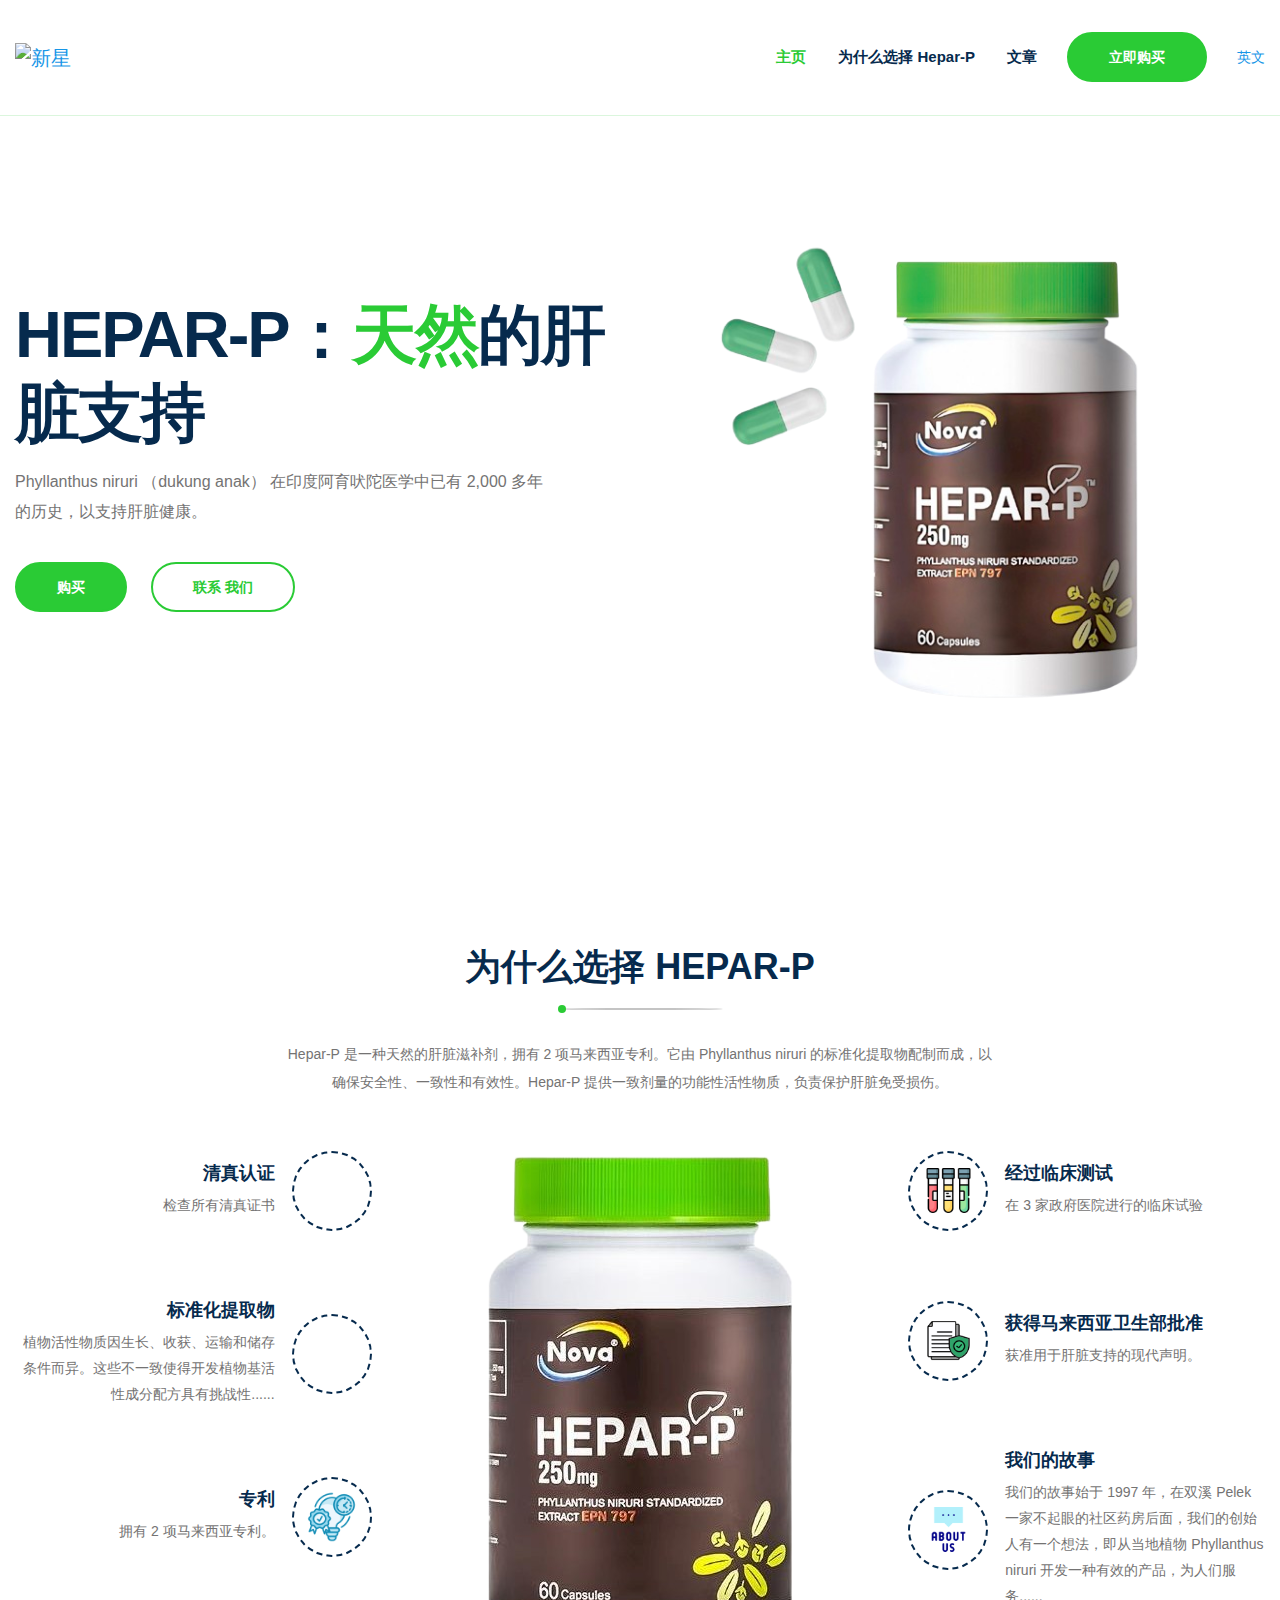
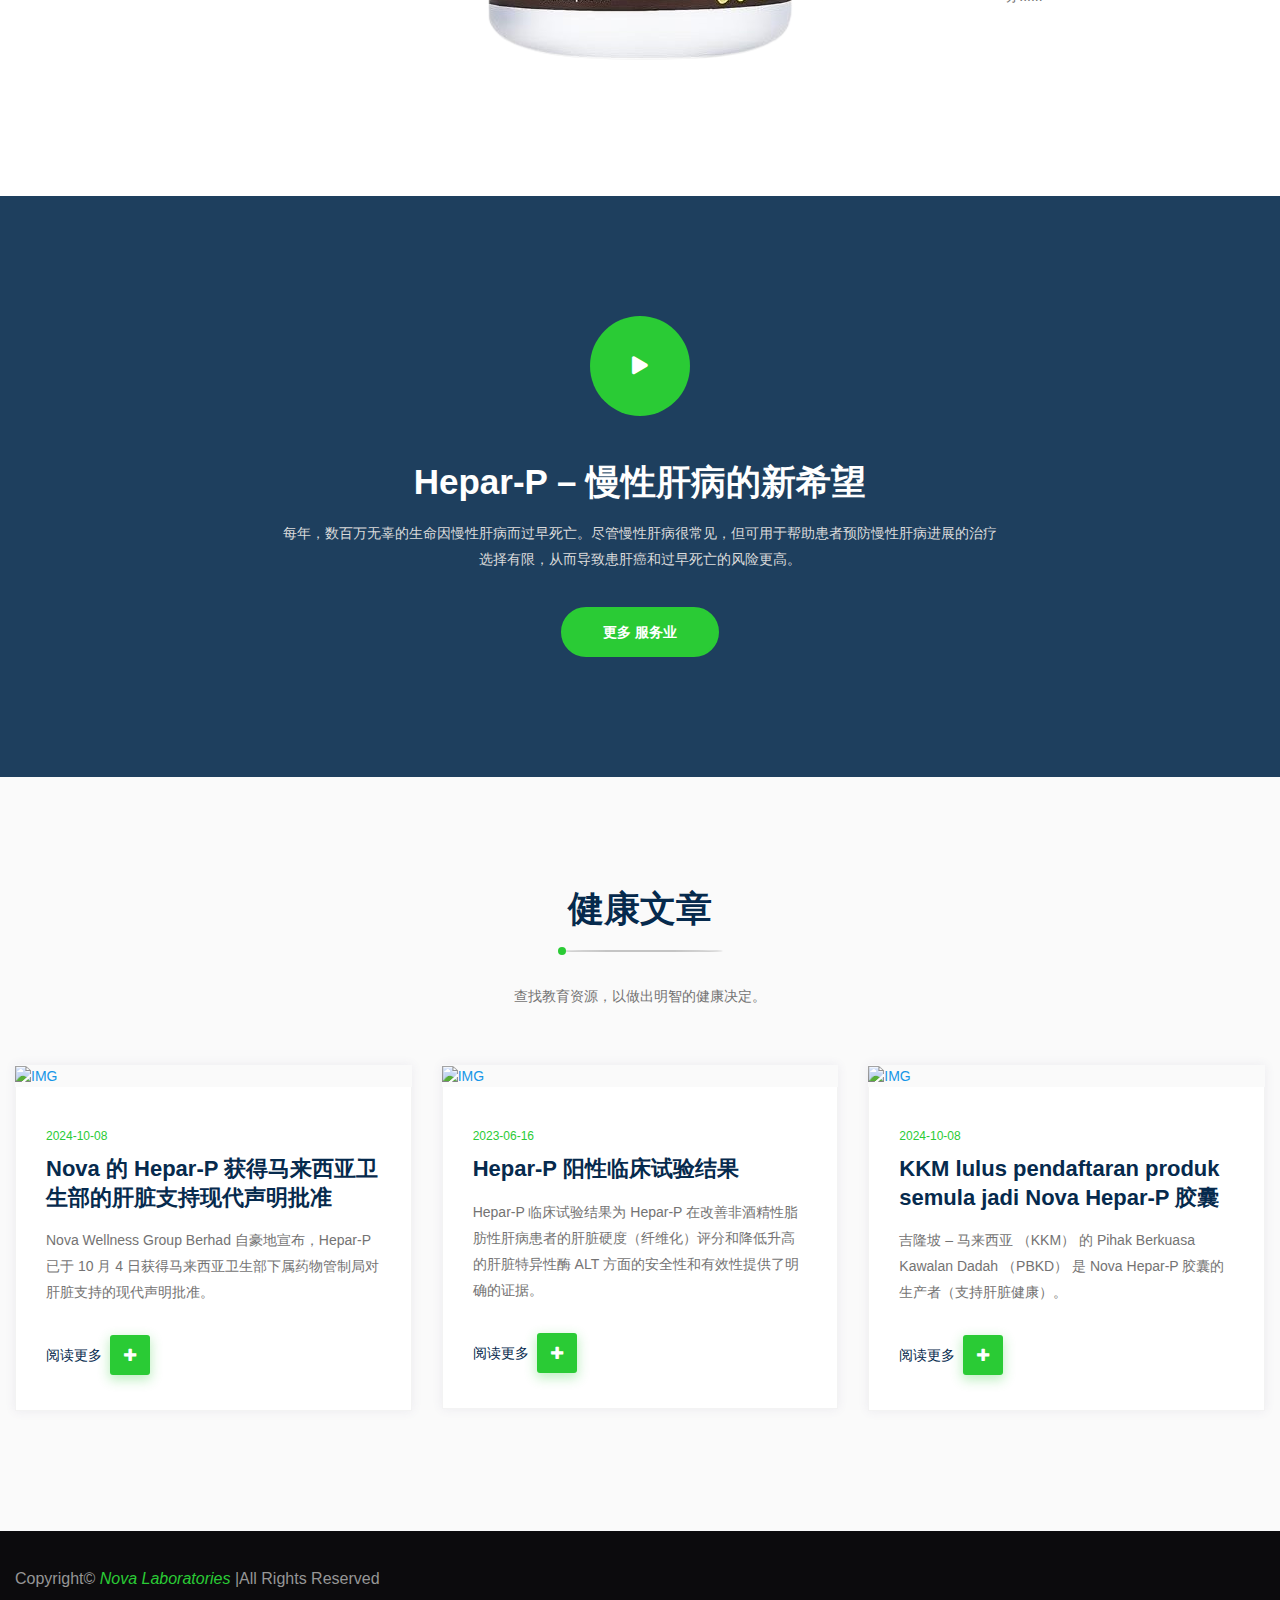
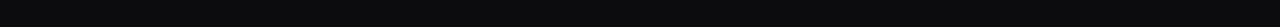
==== commit cf04d9c0: "about" ====
--- a/index-cn.html
+++ b/index-cn.html
@@ -185,6 +185,15 @@
                                 <p _msttexthash="61737442" _msthash="23">获准用于肝脏支持的现代声明。</p>
                             </div>
                         </div>
+                        <div class="single-delivery-services mb-70 pl-40">
+                            <div class="ds-icon">
+                                <i class="flaticon-about"></i>
+                            </div>
+                            <div class="ds-content">
+                                <h5><a href="https://www.nova.my/about" target="_blank">我们的故事</a></h5>
+                                <p><a style="display: block !important;color: #747373;" href="https://www.nova.my/about" target="_blank">我们的故事始于 1997 年，在双溪 Pelek 一家不起眼的社区药房后面，我们的创始人有一个想法，即从当地植物 Phyllanthus niruri 开发一种有效的产品，为人们服务......</a></p>
+                            </div>
+                        </div>
                     </div>
                 </div>
             </div>
--- a/asst/css/flaticon.css
+++ b/asst/css/flaticon.css
@@ -113,4 +113,20 @@
     background-size: contain;
     background-repeat: no-repeat;
     vertical-align: middle;
+}
+
+.flaticon-about{
+  display: inline-flex !important; /* 使用 flex 布局，以便内容和图标可以居中 */
+  align-items: center!important;  /* 垂直居中内容 */
+  justify-content: center!important;
+}
+.flaticon-about::before{
+  content: "";
+    display: inline-block;
+    width: 60%;
+    height: 60%;
+  background-image: url('../image/about-us.png');
+    background-size: contain;
+    background-repeat: no-repeat;
+    vertical-align: middle;
 }